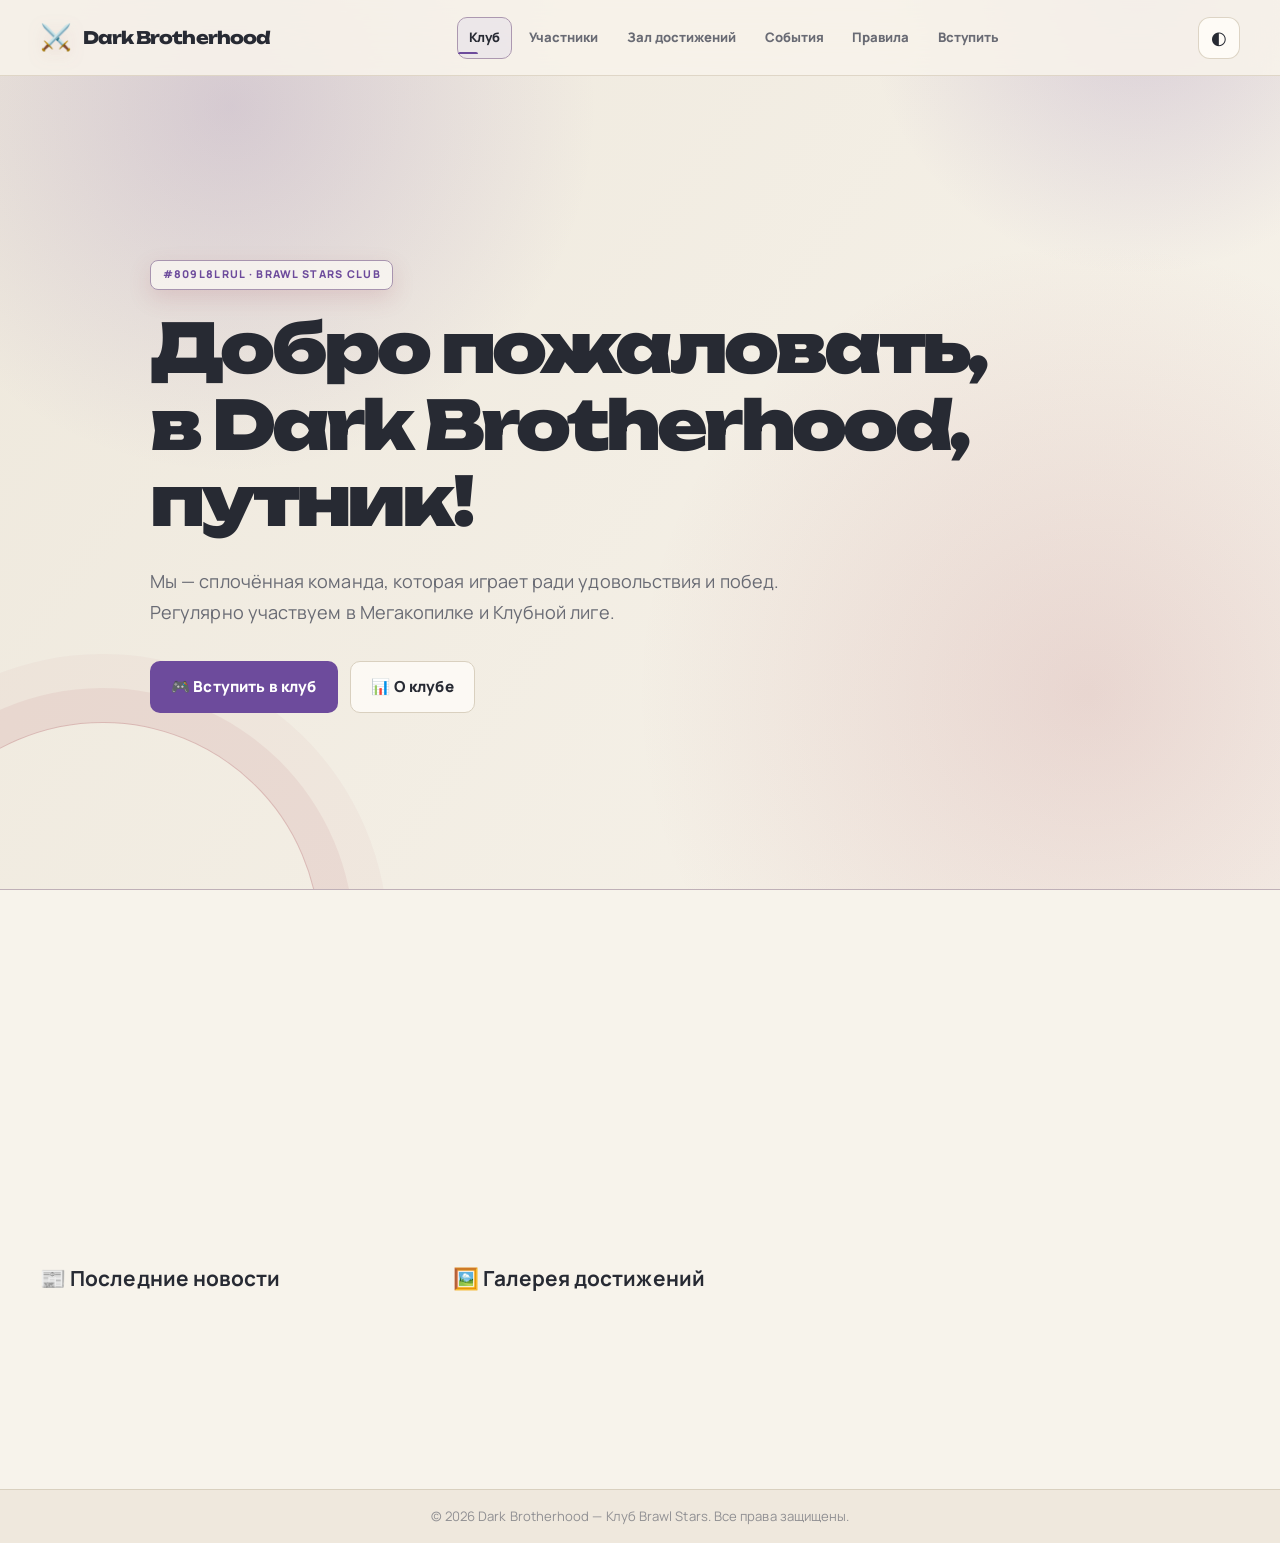
==== index.html @ cbe58e06 "fix: remove button underline artifacts" ====
<!DOCTYPE html>
<html lang="ru">
<head>
    <meta charset="UTF-8">
    <meta name="viewport" content="width=device-width, initial-scale=1.0">
    <meta name="description" content="Dark Brotherhood — официальный сайт клуба Brawl Stars. Информация о клубе, участники, новости, события и многое другое.">
    <meta name="keywords" content="Brawl Stars, клуб, Dark Brotherhood, Brawl Stars клуб, тропы, участники">
    <title>Dark Brotherhood — Brawl Stars Club</title>
    <link rel="preconnect" href="https://fonts.googleapis.com">
    <link rel="preconnect" href="https://fonts.gstatic.com" crossorigin>
    <link href="https://fonts.googleapis.com/css2?family=Manrope:wght@400;500;600;700;800&family=Unbounded:wght@500;600;700;800&display=swap" rel="stylesheet">
    <link rel="stylesheet" href="style.css?v=15">
</head>
<body data-club="dark">

    <!-- ============================================================ -->
    <!-- HEADER -->
    <!-- ============================================================ -->
    <header class="header">
        <div class="header-container">
            <div class="logo-area">
                <span class="logo-icon">⚔️</span>
                <span class="logo-text">Dark Brotherhood</span>
            </div>

            <nav>
                <ul class="nav-menu" id="navMenu">
                    <li><a href="#" class="nav-link active" data-tab="club">Клуб</a></li>
                    <li><a href="#" class="nav-link" data-tab="members">Участники</a></li>
                    <li><a href="#" class="nav-link" data-tab="achievements">Зал достижений</a></li>
                    <li><a href="#" class="nav-link" data-tab="events">События</a></li>
                    <li><a href="#" class="nav-link" data-tab="rules">Правила</a></li>
                    <li><a href="#" class="nav-link" data-tab="join">Вступить</a></li>
                </ul>
            </nav>

            <button class="theme-toggle" id="themeToggle" type="button" aria-label="Переключить на тёмную тему" title="Переключить тему">
                <span aria-hidden="true">◐</span>
            </button>

            <button class="nav-toggle" id="navToggle" aria-label="Меню">
                <span></span>
                <span></span>
                <span></span>
            </button>
        </div>
    </header>

    <!-- ============================================================ -->
    <!-- HERO BANNER -->
    <!-- ============================================================ -->
    <section class="hero-banner">
        <div class="hero-content">
            <h1 class="hero-title">Добро пожаловать,<br>в Dark Brotherhood, путник!</h1>
            <p class="hero-subtitle">Мы — сплочённая команда, которая играет ради удовольствия и побед. Регулярно участвуем в Мегакопилке и Клубной лиге.</p>
            <div class="hero-actions">
                <a href="#" class="btn btn-primary btn-glow" data-tab="join">🎮 Вступить в клуб</a>
                <a href="#" class="btn btn-secondary" data-tab="club">📊 О клубе</a>
            </div>
        </div>
    </section>

    <!-- ============================================================ -->
    <!-- MAIN CONTENT -->
    <!-- ============================================================ -->
    <main class="main-content">

        <!-- ======================== КЛУБ ======================== -->
        <section id="club-section" class="content-section tab-content active">

            <!-- Статистика -->
            <div class="grid-stats" id="clubStats">
                <!-- Рендерится из JS -->
            </div>

            <!-- Описание клуба -->
            <div class="club-info-card card-glow reveal">
                <h2 id="clubNameDisplay">Dark Brotherhood</h2>
                <p id="clubDescDisplay">Загрузка описания...</p>
            </div>

            <!-- Новости + Галерея -->
            <div class="grid-two-cols">
                <!-- Новости -->
                <div class="news-section">
                    <h3>📰 Последние новости</h3>
                    <div class="news-list" id="newsList">
                        <!-- Рендерится из JS -->
                    </div>
                </div>

                <!-- Галерея достижений -->
                <div class="gallery-section">
                    <h3>🖼️ Галерея достижений</h3>
                    <div class="gallery-grid" id="galleryGrid">
                        <!-- Рендерится из JS -->
                    </div>
                </div>
            </div>
        </section>

        <!-- ======================== УЧАСТНИКИ ======================== -->
        <section id="members-section" class="content-section tab-content">
            <div class="section-header-flex">
                <h2>👥 Участники клуба</h2>
                <div class="filter-controls">
                    <input type="text" id="memberSearch" placeholder="🔍 Поиск по нику..." class="filter-input">
                    <select id="roleFilter" class="filter-select">
                        <option value="all">Все роли</option>
                        <option value="Президент">Президент</option>
                        <option value="Вице-президент">Вице-президент</option>
                        <option value="Ветеран">Ветеран</option>
                        <option value="Участник">Участник</option>
                    </select>
                    <select id="sortSelect" class="filter-select">
                        <option value="trophies-desc">🏆 По трофеям ↓</option>
                        <option value="trophies-asc">🏆 По трофеям ↑</option>
                        <option value="name-az">🔤 По имени A-Z</option>
                    </select>
                </div>
            </div>
            <div class="members-grid" id="membersList">
                <!-- Рендерится из JS -->
            </div>
        </section>

        <!-- ======================== СОБЫТИЯ ======================== -->
        <section id="events-section" class="content-section tab-content">
            <h2>📅 Календарь мероприятий</h2>
            <p class="section-description">Следите за расписанием клубных мероприятий и не пропускайте важные события!</p>

            <div class="calendar-card card-glow">
                <div class="timeline" id="eventsTimeline">
                    <!-- Рендерится из JS -->
                </div>
            </div>
        </section>

        <!-- ======================== ПРАВИЛА ======================== -->
        <section id="rules-section" class="content-section tab-content">
            <h2>📜 Правила клуба</h2>
            <p class="section-description">Соблюдение правил — залог комфортной игры для всех участников клуба.</p>

            <div class="rules-card card-glow">
                <h3>🗓️ Правила чата</h3>
                <div class="rules-list">
                    <div class="rule-item">
                        <div class="rule-number">1</div>
                        <div class="rule-content"><strong>Маты:</strong> Маты теперь МОЖНО, но только с эффектом скрытия.</div>
                    </div>
                    <div class="rule-item">
                        <div class="rule-number">2</div>
                        <div class="rule-content"><strong>Порно:</strong> Порно теперь тоже МОЖНО, но так же только под спойлером, а так же нужно предупреждать про него.</div>
                    </div>
                    <div class="rule-item">
                        <div class="rule-number">3</div>
                        <div class="rule-content"><strong>Токсичность:</strong> Оскорбления людей и/или нации, травля и всë подобное ЗАПРЕЩЕНЫ.</div>
                    </div>
                    <div class="rule-item">
                        <div class="rule-number">4</div>
                        <div class="rule-content"><strong>Спам:</strong> Не спамить, это больше 3 стикеров или сообщений не несущих смысл в минуту.</div>
                    </div>
                    <div class="rule-item">
                        <div class="rule-number">5</div>
                        <div class="rule-content"><strong>Демократия:</strong> У нас в клубе демократия, так что кикать/принимать людей просто так не сделав опрос НЕЛЬЗЯ.</div>
                    </div>
                    <div class="rule-item">
                        <div class="rule-number">6</div>
                        <div class="rule-content"><strong>Конфиденциальность:</strong> Нельзя сливать личную информацию участников клуба без их согласия.</div>
                    </div>
                    <div class="rule-item">
                        <div class="rule-number">7</div>
                        <div class="rule-content"><strong>Блат:</strong> Нельзя злоупотреблять и пользоваться возможностями в свою выгоду или помогать ими кому-то.</div>
                    </div>
                </div>

                <h3 style="margin-top: 1.5rem; margin-bottom: 0.5rem;">⭐️ СИСТЕМА БАЛЛОВ</h3>
                <div style="background: rgba(255, 255, 255, 0.05); padding: 1rem; border-radius: 8px; margin-bottom: 1rem;">
                    <p>У участников — <strong>10 баллов</strong><br>
                    У ветеранов — <strong>7 баллов</strong><br>
                    У вице-президентов — <strong>5 баллов</strong><br>
                    У президента — <strong>5 баллов</strong></p>
                </div>

                <p class="rules-warning">⚠️ За нарушение правил баллы уменьшаются. За нарушение любого из правил можно отлететь в Мут, ясно? Правила могут изменяться ‼️‼️</p>
            </div>

            <h3 class="roles-title">⚔️ Роли в клубе</h3>
            <div class="roles-features-grid">
                <div class="role-feature-card">
                    <div class="role-icon">👑</div>
                    <h3>Президент</h3>
                    <p>Основатель и глава клуба. Имеет полные права: управление участниками, настройки, роли.</p>
                </div>
                <div class="role-feature-card">
                    <div class="role-icon">🛡️</div>
                    <h3>Вице-президент</h3>
                    <p>Помощник президента. Может приглашать, кикать участников и управлять клубными событиями.</p>
                </div>
                <div class="role-feature-card">
                    <div class="role-icon">⭐</div>
                    <h3>Ветеран</h3>
                    <p>Опытный и проверенный участник. Может приглашать новых бойцов.</p>
                </div>
                <div class="role-feature-card">
                    <div class="role-icon">🎮</div>
                    <h3>Участник</h3>
                    <p>Начальная роль. Играйте активно, помогайте клубу и растите до ветерана!</p>
                </div>
            </div>
        </section>

        <!-- ======================== ЗАЛ ДОСТИЖЕНИЙ ======================== -->
        <section id="achievements-section" class="content-section tab-content">
            <div class="section-header-flex" style="flex-direction: column; align-items: flex-start; gap: 1rem;">
                <div style="display: flex; justify-content: space-between; width: 100%; align-items: center; flex-wrap: wrap; gap: 1rem;">
                    <h2>🏆 Зал достижений</h2>
                    <div class="filter-controls ach-main-tabs">
                        <button class="btn btn-secondary ach-main-tab active" data-main-tab="hall-of-fame">⭐ Зал славы</button>
                        <button class="btn btn-secondary ach-main-tab" data-main-tab="players">🏅 Достижения игроков</button>
                    </div>
                </div>
                
                <div class="filter-controls ach-period-tabs" id="achPeriodTabs" style="display: none; width: 100%; padding-bottom: 0.5rem; overflow-x: auto;">
                    <button class="btn btn-sm btn-secondary ach-period-tab active" data-period="week">📅 За неделю</button>
                    <button class="btn btn-sm btn-secondary ach-period-tab" data-period="month">🗓️ За месяц</button>
                    <button class="btn btn-sm btn-secondary ach-period-tab" data-period="year">⏳ За год</button>
                    <button class="btn btn-sm btn-secondary ach-period-tab" data-period="alltime">♾️ За все время</button>
                </div>
            </div>

            <!-- Контейнер для достижений -->
            <div class="achievements-container" id="achievementsList">
                <!-- Рендерится из JS -->
            </div>
        </section>

        <!-- ======================== ВСТУПИТЬ ======================== -->
        <section id="join-section" class="content-section tab-content">
            <div class="join-container">
                <div class="join-card">
                    <div class="brawl-badge">⚔️</div>
                    <h2>Вступить в Клуб</h2>

                    <div class="join-info-grid">
                        <div class="join-info-box">
                            <span class="info-box-label">Тег клуба</span>
                            <div class="tag-copy-wrapper">
                                <span class="club-tag-val" id="joinClubTag">#2GLJURYPV</span>
                                <button class="btn btn-sm btn-primary" id="copyTagBtn">📋 Копировать</button>
                            </div>
                        </div>
                        <div class="join-info-box">
                            <span class="info-box-label">Владелец</span>
                            <a href="https://t.me/yarik_owner" target="_blank" class="tg-link" id="ownerTgLink">@yarik_owner</a>
                        </div>
                        <div class="join-info-box">
                            <span class="info-box-label">Требуемые трофеи</span>
                            <span id="joinRequiredTrophies">25 000</span>
                        </div>
                    </div>

                    <div class="join-notice">
                        <p class="join-notice-text">⚠️ Перед вступлением убедитесь, что у вас достаточно трофеев. Найдите наш клуб в игре по тегу или напишите владельцу в Telegram.</p>
                    </div>

                    <a href="#" class="btn btn-primary btn-full btn-glow" data-tab="club">🔥 Узнать больше о клубе</a>
                </div>
            </div>
        </section>

        <!-- ======================== АДМИН ======================== -->
        <section id="admin-section" class="content-section tab-content">

            <!-- Страница до авторизации -->
            <div id="adminLoginSection" class="admin-login-screen">
                <div class="admin-info-container card card-glow" style="max-width: 480px; width: 100%; text-align: center; margin: 0 auto; padding: var(--space-xl);">
                    <div style="font-size: 3rem; margin-bottom: var(--space-md);">🛡️</div>
                    <h2 style="margin-bottom: var(--space-sm);">Административная панель</h2>
                    <p class="section-description" style="margin-bottom: var(--space-lg);">Панель управления клубом. Вход только для авторизованных администраторов.</p>
                    <button class="btn btn-primary btn-glow btn-full" id="adminLoginBtn">🔐 Войти в панель</button>
                </div>
            </div>

            <!-- Панель после авторизации -->
            <div id="adminDashboard" style="display: none;">
                <div class="admin-dashboard-card">
                    <div class="admin-dash-header">
                        <h2>🎛️ Панель управления</h2>
                        <button class="btn btn-danger btn-sm" id="adminLogoutBtn">🚪 Выйти</button>
                    </div>

                    <!-- Статистика -->
                    <div class="admin-stats-row" id="adminStatsRow">
                        <!-- Рендерится из JS -->
                    </div>

                    <!-- Вкладки управления -->
                    <div class="filter-controls admin-tab-controls">
                        <button class="btn btn-sm btn-secondary admin-tab-btn active" data-admin-tab="settings">⚙️ Настройки</button>
                        <button class="btn btn-sm btn-secondary admin-tab-btn" data-admin-tab="news">📰 Новости</button>
                        <button class="btn btn-sm btn-secondary admin-tab-btn" data-admin-tab="members">👥 Участники</button>
                        <button class="btn btn-sm btn-secondary admin-tab-btn" data-admin-tab="events">📅 События</button>
                        <button class="btn btn-sm btn-secondary admin-tab-btn" data-admin-tab="gallery">🖼️ Галерея</button>
                        <button class="btn btn-sm btn-secondary admin-tab-btn" data-admin-tab="achievements">🏆 Достижения</button>
                    </div>

                    <div class="admin-content-layout">

                        <!-- Настройки клуба -->
                        <div class="admin-subcard admin-sub-section active" id="admin-settings-section">
                            <h3>⚙️ Настройки клуба</h3>
                            <form id="clubSettingsForm">
                                <div class="form-row">
                                    <div class="form-group">
                                        <label for="settingName">Название клуба</label>
                                        <input type="text" id="settingName" required>
                                    </div>
                                    <div class="form-group">
                                        <label for="settingTag">Тег клуба</label>
                                        <input type="text" id="settingTag" required>
                                    </div>
                                </div>
                                <div class="form-row">
                                    <div class="form-group">
                                        <label for="settingTrophies">Требуемые трофеи</label>
                                        <input type="number" id="settingTrophies" required>
                                    </div>
                                    <div class="form-group">
                                        <label for="settingTelegram">Telegram владельца</label>
                                        <input type="text" id="settingTelegram">
                                    </div>
                                </div>
                                <div class="form-group">
                                    <label for="settingDescription">Описание клуба</label>
                                    <textarea id="settingDescription" rows="3"></textarea>
                                </div>
                                <button type="submit" class="btn btn-primary">💾 Сохранить настройки</button>
                            </form>
                        </div>

                        <!-- Управление новостями -->
                        <div class="admin-subcard admin-sub-section" id="admin-news-section" style="display: none;">
                            <div class="subcard-header-flex">
                                <h3>📰 Новости</h3>
                                <button class="btn btn-sm btn-primary" id="addNewsBtn">+ Добавить</button>
                            </div>
                            <div class="admin-table-wrapper">
                                <table class="admin-table">
                                    <thead>
                                        <tr>
                                            <th>Заголовок</th>
                                            <th>Дата</th>
                                            <th>Действия</th>
                                        </tr>
                                    </thead>
                                    <tbody id="adminNewsBody">
                                        <!-- Рендерится из JS -->
                                    </tbody>
                                </table>
                            </div>
                        </div>

                        <!-- Управление участниками -->
                        <div class="admin-subcard admin-sub-section" id="admin-members-section" style="display: none;">
                            <div class="subcard-header-flex">
                                <h3>👥 Участники</h3>
                                <button class="btn btn-sm btn-primary" id="addMemberBtn">+ Добавить</button>
                            </div>
                            <div class="admin-table-wrapper">
                                <table class="admin-table">
                                    <thead>
                                        <tr>
                                            <th>🎭</th>
                                            <th>Ник</th>
                                            <th>Роль</th>
                                            <th>🏆</th>
                                            <th>Действия</th>
                                        </tr>
                                    </thead>
                                    <tbody id="adminMembersBody">
                                        <!-- Рендерится из JS -->
                                    </tbody>
                                </table>
                            </div>
                        </div>

                        <!-- Управление событиями -->
                        <div class="admin-subcard admin-sub-section" id="admin-events-section" style="display: none;">
                            <div class="subcard-header-flex">
                                <h3>📅 События</h3>
                                <button class="btn btn-sm btn-primary" id="addEventBtn">+ Добавить</button>
                            </div>
                            <div class="admin-table-wrapper">
                                <table class="admin-table">
                                    <thead>
                                        <tr>
                                            <th>Дата</th>
                                            <th>Название</th>
                                            <th>Тип</th>
                                            <th>Действия</th>
                                        </tr>
                                    </thead>
                                    <tbody id="adminEventsBody">
                                        <!-- Рендерится из JS -->
                                    </tbody>
                                </table>
                            </div>
                        </div>

                        <!-- Управление галереей -->
                        <div class="admin-subcard admin-sub-section" id="admin-gallery-section" style="display: none;">
                            <div class="subcard-header-flex">
                                <h3>🖼️ Галерея</h3>
                                <button class="btn btn-sm btn-primary" id="addGalleryBtn">+ Добавить фото</button>
                            </div>
                            <div class="admin-table-wrapper">
                                <table class="admin-table">
                                    <thead>
                                        <tr>
                                            <th>Превью</th>
                                            <th>Описание</th>
                                            <th>Действия</th>
                                        </tr>
                                    </thead>
                                    <tbody id="adminGalleryBody">
                                        <!-- Рендерится из JS -->
                                    </tbody>
                                </table>
                            </div>
                        </div>

                        <!-- Управление залом достижений -->
                        <div class="admin-subcard admin-sub-section" id="admin-achievements-section" style="display: none;">
                            <div class="subcard-header-flex">
                                <h3>🏆 Достижения клуба</h3>
                                <button class="btn btn-sm btn-primary" id="addAchievementBtn">+ Добавить</button>
                            </div>
                            <div class="admin-table-wrapper">
                                <table class="admin-table">
                                    <thead>
                                        <tr>
                                            <th>Тип</th>
                                            <th>Период</th>
                                            <th>Игрок(и)</th>
                                            <th>Значение</th>
                                            <th>Действия</th>
                                        </tr>
                                    </thead>
                                    <tbody id="adminAchievementsBody">
                                        <!-- Рендерится из JS -->
                                    </tbody>
                                </table>
                            </div>
                        </div>

                    </div>
                </div>
            </div>
        </section>

    </main>

    <!-- ============================================================ -->
    <!-- FOOTER -->
    <!-- ============================================================ -->
    <footer class="footer">
        <div class="container">
            <p>© 2026 Dark Brotherhood — Клуб Brawl Stars. Все права защищены.</p>
        </div>
    </footer>

    <!-- ============================================================ -->
    <!-- МОДАЛКИ -->
    <!-- ============================================================ -->

    <div class="modal" id="adminLoginModal">
        <div class="modal-content">
            <button class="modal-close" id="adminLoginClose">✕</button>
            <h3 class="modal-header">🔐 Вход в панель управления</h3>
            <div class="form-group">
                <label for="adminEmailInput">Логин</label>
                <input type="text" id="adminEmailInput" placeholder="Введите логин...">
            </div>
            <div class="form-group">
                <label for="adminPasswordInput">Пароль</label>
                <div style="position: relative;">
                    <input type="password" id="adminPasswordInput" placeholder="Введите пароль..." style="padding-right: 70px;">
                    <button type="button" id="togglePasswordBtn" class="toggle-password-btn" title="Показать/Скрыть пароль">Показать</button>
                </div>
            </div>
            <button class="btn btn-primary btn-full" id="adminLoginSubmit">Войти</button>
        </div>
    </div>

    <!-- Модалка Подтверждения (Удаления) -->
    <div class="modal" id="confirmModal">
        <div class="modal-content" style="max-width: 400px; text-align: center;">
            <h3 class="modal-header">Подтверждение</h3>
            <p id="confirmMessage" style="margin-bottom: var(--space-lg); color: var(--text-main);"></p>
            <div style="display: flex; gap: var(--space-md); justify-content: center;">
                <button class="btn btn-secondary" id="confirmNo" style="flex: 1;">Отмена</button>
                <button class="btn btn-danger" id="confirmYes" style="flex: 1;">Удалить</button>
            </div>
        </div>
    </div>

    <!-- Модалка новости -->
    <div class="modal" id="newsModal">
        <div class="modal-content">
            <button class="modal-close">✕</button>
            <h3 class="modal-header" id="newsModalTitle">Добавить новость</h3>
            <input type="hidden" id="newsEditId">
            <div class="form-group">
                <label for="newsTitle">Заголовок</label>
                <input type="text" id="newsTitle" placeholder="Введите заголовок новости...">
            </div>
            <div class="form-group">
                <label for="newsContent">Содержание</label>
                <textarea id="newsContent" rows="4" placeholder="Текст новости..."></textarea>
            </div>
            <button class="btn btn-primary btn-full" id="saveNewsBtn">💾 Сохранить</button>
        </div>
    </div>

    <!-- Модалка участника -->
    <div class="modal" id="memberModal">
        <div class="modal-content">
            <button class="modal-close">✕</button>
            <h3 class="modal-header" id="memberModalTitle">Добавить участника</h3>
            <input type="hidden" id="memberEditId">
            <div class="form-row">
                <div class="form-group">
                    <label for="memberName">Ник</label>
                    <input type="text" id="memberName" placeholder="Игровой ник...">
                </div>
                <div class="form-group">
                    <label for="memberAvatar">Эмодзи-аватар</label>
                    <input type="text" id="memberAvatar" placeholder="👤" maxlength="4">
                </div>
            </div>
            <div class="form-row">
                <div class="form-group">
                    <label for="memberRole">Роль</label>
                    <select id="memberRole">
                        <option value="Участник">Участник</option>
                        <option value="Ветеран">Ветеран</option>
                        <option value="Вице-президент">Вице-президент</option>
                        <option value="Президент">Президент</option>
                    </select>
                </div>
                <div class="form-group">
                    <label for="memberTrophies">Трофеи</label>
                    <input type="number" id="memberTrophies" placeholder="0">
                </div>
            </div>
            <button class="btn btn-primary btn-full" id="saveMemberBtn">💾 Сохранить</button>
        </div>
    </div>

    <!-- Модалка события -->
    <div class="modal" id="eventModal">
        <div class="modal-content">
            <button class="modal-close">✕</button>
            <h3 class="modal-header" id="eventModalTitle">Добавить событие</h3>
            <input type="hidden" id="eventEditId">
            <div class="form-row">
                <div class="form-group">
                    <label for="eventDate">Дата</label>
                    <input type="text" id="eventDate" placeholder="Напр.: 24 Июля 2026">
                </div>
                <div class="form-group">
                    <label for="eventType">Тип</label>
                    <select id="eventType">
                        <option value="megapig">🐷 Мегакопилка</option>
                        <option value="tournament">⚔️ Турнир</option>
                        <option value="cleanup">🧹 Очистка</option>
                        <option value="friendly">🤝 Дружеский матч</option>
                    </select>
                </div>
            </div>
            <div class="form-group">
                <label for="eventTitle">Название</label>
                <input type="text" id="eventTitle" placeholder="Название события...">
            </div>
            <div class="form-group">
                <label for="eventDesc">Описание</label>
                <textarea id="eventDesc" rows="3" placeholder="Описание события..."></textarea>
            </div>
            <button class="btn btn-primary btn-full" id="saveEventBtn">💾 Сохранить</button>
        </div>
    </div>

    <!-- Модалка галереи -->
    <div class="modal" id="galleryModal">
        <div class="modal-content">
            <button class="modal-close">✕</button>
            <h3 class="modal-header" id="galleryModalTitle">Добавить фото</h3>
            <input type="hidden" id="galleryEditId">
            <input type="hidden" id="galleryUrl">

            <!-- Зона загрузки фото -->
            <div class="upload-zone" id="galleryUploadZone">
                <input type="file" id="galleryFileInput" accept="image/*" style="display:none">
                <div class="upload-zone-inner" id="galleryUploadInner">
                    <div class="upload-icon">🖼️</div>
                    <p class="upload-label">Нажми или перетащи фото сюда</p>
                    <p class="upload-hint">JPG, PNG, WEBP — до 10 МБ</p>
                </div>
            </div>

            <div class="gallery-preview-container" id="galleryPreviewContainer" style="display: none;">
                <img id="galleryPreviewImg" src="" alt="Превью">
                <button class="btn btn-sm btn-secondary" id="galleryChangePhotoBtn" style="margin-top:0.5rem;width:100%">📁 Выбрать другое фото</button>
            </div>

            <div class="form-group" style="margin-top:1rem">
                <label for="galleryCaption">Подпись (описание)</label>
                <input type="text" id="galleryCaption" placeholder="Напр.: Победа в Клубной Лиге">
            </div>
            <button class="btn btn-primary btn-full" id="saveGalleryBtn">💾 Сохранить</button>
        </div>
    </div>

    <!-- Модалка достижений -->
    <div class="modal" id="achievementModal">
        <div class="modal-content">
            <button class="modal-close">✕</button>
            <h3 class="modal-header" id="achievementModalTitle">Добавить достижение</h3>
            <input type="hidden" id="achievementEditId">
            <div class="form-row">
                <div class="form-group">
                    <label for="achType">Тип достижения</label>
                    <select id="achType">
                        <option value="wins3v3">⚔️ Победы 3 на 3</option>
                        <option value="winsSd">☠️ Победы в ШД (Соло/Дуо)</option>
                        <option value="ranked">🏆 Ранкед рекорд (Мастер/Легенда)</option>
                        <option value="fame">🌟 Зал славы (Прайм, про-ранг и др.)</option>
                    </select>
                </div>
                <div class="form-group">
                    <label for="achPeriod">Период</label>
                    <select id="achPeriod">
                        <option value="week">📅 Неделя</option>
                        <option value="month">🗓️ Месяц</option>
                        <option value="year">⏳ Год</option>
                        <option value="alltime">♾️ Все время</option>
                        <option value="hall-of-fame">⭐ Зал славы (всегда)</option>
                    </select>
                </div>
            </div>
            <div class="form-group">
                <label for="achPlayers">Ник(и) игрока(ов)</label>
                <input type="text" id="achPlayers" placeholder="Напр.: ✨Cesuis✨, Zharik🔥">
            </div>
            <div class="form-group">
                <label for="achValue">Значение / Рекорд / Ранг</label>
                <input type="text" id="achValue" placeholder="Напр.: 15,200 побед или Мастер 3 Прайм">
            </div>
            <button class="btn btn-primary btn-full" id="saveAchievementBtn">💾 Сохранить</button>
        </div>
    </div>

    <!-- Модалка просмотра фото (lightbox) -->
    <div class="modal lightbox-modal" id="lightboxModal">
        <div class="lightbox-content">
            <button class="modal-close lightbox-close">✕</button>
            <img id="lightboxImg" src="" alt="Просмотр">
            <p class="lightbox-caption" id="lightboxCaption"></p>
        </div>
    </div>

    <!-- Firebase SDK (v10 compat) -->
    <script src="https://www.gstatic.com/firebasejs/10.12.2/firebase-app-compat.js"></script>
    <script src="https://www.gstatic.com/firebasejs/10.12.2/firebase-auth-compat.js"></script>
    <script src="https://www.gstatic.com/firebasejs/10.12.2/firebase-database-compat.js"></script>
    
    <script src="./config.js" onerror="console.warn('config.js dynamic load skipped (will use default or environment provided secrets).')"></script>
    <script src="script.js?v=12"></script>
</body>
</html>
---- style.css ----
/* ============================================================
   BRAWL STARS CLUB — PREMIUM CYBERPUNK THEME
   A dark, neon-infused gaming UI with glassmorphism,
   animated gradients, glow effects, and micro-interactions.
   ============================================================ */

/* ==========================================================
   0. GOOGLE FONTS IMPORT
   ========================================================== */
@import url('https://fonts.googleapis.com/css2?family=Montserrat:wght@400;500;600;700;800;900&display=swap');

/* ==========================================================
   1. CSS CUSTOM PROPERTIES (DESIGN TOKENS)
   ========================================================== */
:root {
  /* ---- Colour Palette ---- */
  --bg-primary:       #080a12;
  --bg-secondary:     #0f1222;
  --bg-tertiary:      #161a2e;
  --bg-card:          #1a1f35;
  --bg-card-glass:    rgba(26, 31, 53, 0.65);

  --accent-gold:      #ffd000;
  --accent-cyan:      #00e5ff;
  --accent-purple:    #b44aff;
  --accent-red:       #ff4757;
  --accent-green:     #2ed573;

  --text-main:        #e8eaf6;
  --text-muted:       #7f8ab5;
  --border-color:     #252a45;

  /* ---- Gradients ---- */
  --gradient-gold:    linear-gradient(135deg, #ffd000, #ff9500);
  --gradient-cyan:    linear-gradient(135deg, #00e5ff, #0070ff);
  --gradient-purple:  linear-gradient(135deg, #b44aff, #6c2fff);
  --gradient-hero:    linear-gradient(135deg, #0a0e1a 0%, #111640 40%, #1a0f30 70%, #080a12 100%);
  --gradient-text:    linear-gradient(90deg, #ffd000, #ff9500, #ffd000);

  /* ---- Shadows & Glows ---- */
  --glow-gold:        0 0 20px rgba(255, 208, 0, 0.35);
  --glow-cyan:        0 0 20px rgba(0, 229, 255, 0.35);
  --glow-purple:      0 0 20px rgba(180, 74, 255, 0.35);
  --glow-red:         0 0 20px rgba(255, 71, 87, 0.35);
  --glow-green:       0 0 20px rgba(46, 213, 115, 0.35);

  --shadow-card:      0 8px 32px rgba(0, 0, 0, 0.45);
  --shadow-lift:      0 16px 48px rgba(0, 0, 0, 0.55);

  /* ---- Typography — FLUID ---- */
  --font-family:      'Montserrat', sans-serif;
  --fs-hero:          clamp(1.6rem, 6vw, 3.5rem);
  --fs-section:       clamp(1.2rem, 3.5vw, 1.8rem);
  --fs-card-title:    clamp(0.95rem, 2vw, 1.15rem);
  --fs-body:          clamp(0.85rem, 1.5vw, 0.95rem);
  --fs-small:         clamp(0.72rem, 1.2vw, 0.82rem);

  /* ---- Spacing — FLUID ---- */
  --space-xs:         0.35rem;
  --space-sm:         0.65rem;
  --space-md:         clamp(0.75rem, 2vw, 1rem);
  --space-lg:         clamp(1rem, 3vw, 1.5rem);
  --space-xl:         clamp(1.5rem, 5vw, 2.5rem);
  --space-xxl:        clamp(2rem, 7vw, 4rem);

  /* ---- Borders ---- */
  --radius-sm:        6px;
  --radius-md:        12px;
  --radius-lg:        18px;
  --radius-pill:      999px;

  /* ---- Transitions ---- */
  --transition-fast:  0.2s ease;
  --transition-base:  0.35s cubic-bezier(0.4, 0, 0.2, 1);
  --transition-slow:  0.6s cubic-bezier(0.4, 0, 0.2, 1);

  /* ---- Layout ---- */
  --max-width:        1280px;
  --header-height:    60px;

  /* ---- Fluid horizontal padding ---- */
  --px: clamp(0.75rem, 4vw, 2.5rem);
}

/* ==========================================================
   2. GLOBAL RESET & BASE STYLES
   ========================================================== */
*,
*::before,
*::after {
  margin: 0;
  padding: 0;
  box-sizing: border-box;
}

html {
  scroll-behavior: smooth;
  scroll-padding-top: calc(var(--header-height) + 1rem);
  background: var(--bg-primary); /* Убираем белый цвет по краям */
  height: 100%;
}

body {
  font-family: var(--font-family);
  font-size: var(--fs-body);
  color: var(--text-main);
  background: var(--bg-primary);
  line-height: 1.65;
  min-height: 100%;
  display: flex;
  flex-direction: column;
  overflow-x: hidden;
  -webkit-font-smoothing: antialiased;
  -moz-osx-font-smoothing: grayscale;
}

a {
  color: var(--accent-cyan);
  text-decoration: none;
  transition: color var(--transition-fast);
}
a:hover { color: var(--accent-gold); }

img {
  max-width: 100%;
  display: block;
}

ul, ol { list-style: none; }

::selection {
  background: var(--accent-gold);
  color: var(--bg-primary);
}

/* ==========================================================
   3. CUSTOM SCROLLBAR
   ========================================================== */
::-webkit-scrollbar {
  width: 8px;
  height: 8px;
}
::-webkit-scrollbar-track {
  background: var(--bg-primary);
}
::-webkit-scrollbar-thumb {
  background: var(--accent-cyan);
  border-radius: var(--radius-pill);
  border: 2px solid var(--bg-primary);
}
::-webkit-scrollbar-thumb:hover {
  background: var(--accent-gold);
}

/* Firefox */
* {
  scrollbar-width: thin;
  scrollbar-color: var(--accent-cyan) var(--bg-primary);
}

/* ==========================================================
   4. UTILITY / HELPER CLASSES
   ========================================================== */
.hidden { display: none !important; }

.container {
  width: 100%;
  max-width: var(--max-width);
  margin: 0 auto;
  padding: 0 var(--space-lg);
}

/* ==========================================================
   5. HEADER & NAVIGATION
   ========================================================== */
.header {
  position: fixed;
  top: 0;
  left: 0;
  width: 100%;
  height: var(--header-height);
  z-index: 1000;
  background: rgba(8, 10, 18, 0.82);
  backdrop-filter: blur(18px);
  -webkit-backdrop-filter: blur(18px);
  border-bottom: 1px solid var(--border-color);
  transition: background var(--transition-base);
}

.header-container {
  max-width: var(--max-width);
  margin: 0 auto;
  padding: 0 var(--px);
  height: 100%;
  display: flex;
  align-items: center;
  justify-content: space-between;
  gap: var(--space-md);
}

/* ---- Logo ---- */
.logo-area {
  display: flex;
  align-items: center;
  gap: var(--space-sm);
  cursor: pointer;
  user-select: none;
}

.logo-icon {
  font-size: 1.6rem;
  filter: drop-shadow(0 0 6px var(--accent-gold));
}

.logo-text {
  font-weight: 800;
  font-size: clamp(0.8rem, 2.5vw, 1.15rem);
  text-transform: uppercase;
  letter-spacing: clamp(0.5px, 0.3vw, 1.5px);
  background: var(--gradient-text);
  background-size: 200% auto;
  -webkit-background-clip: text;
  -webkit-text-fill-color: transparent;
  background-clip: text;
  animation: shimmerText 3s linear infinite;
  white-space: nowrap;
}

@keyframes shimmerText {
  to { background-position: 200% center; }
}

/* ---- Nav Menu ---- */
.nav-menu {
  display: flex;
  gap: var(--space-xs);
  height: 100%;
  align-items: center;
}

.nav-link {
  position: relative;
  display: flex;
  align-items: center;
  height: var(--header-height); /* Ссылка растягивается на всю высоту хедера */
  padding: 0 var(--space-md);
  font-weight: 600;
  font-size: var(--fs-small);
  color: var(--text-muted);
  text-transform: uppercase;
  letter-spacing: 0.8px;
  cursor: pointer;
  transition: color var(--transition-fast);
}

.nav-link::after {
  content: '';
  position: absolute;
  bottom: 0; /* Ложится ровно на нижнюю границу хедера */
  left: 0;
  width: 100%;
  height: 3px;
  background: var(--gradient-gold);
  border-radius: var(--radius-pill) var(--radius-pill) 0 0;
  transform: scaleX(0);
  transform-origin: center;
  transition: transform 0.3s cubic-bezier(0.4, 0, 0.2, 1);
}

.nav-link:hover {
  color: var(--text-main);
}

.nav-link:hover::after,
.nav-link.active::after {
  transform: scaleX(1);
}

.nav-link.active {
  color: var(--accent-gold);
}

/* ---- Hamburger Toggle (Mobile) ---- */
.nav-toggle {
  display: none;
  flex-direction: column;
  justify-content: center;
  gap: 5px;
  width: 30px;
  height: 30px;
  cursor: pointer;
  background: none;
  border: none;
  padding: 0;
  z-index: 1001;
}

.nav-toggle span {
  display: block;
  width: 100%;
  height: 2.5px;
  background: var(--text-main);
  border-radius: 4px;
  transition: transform var(--transition-base), opacity var(--transition-fast);
  transform-origin: center;
}

/* Transforms to X when active */
.nav-toggle.active span:nth-child(1) {
  transform: translateY(7.5px) rotate(45deg);
}
.nav-toggle.active span:nth-child(2) {
  opacity: 0;
  transform: scaleX(0);
}
.nav-toggle.active span:nth-child(3) {
  transform: translateY(-7.5px) rotate(-45deg);
}

/* ---- Mobile Nav Overlay ---- */
.mobile-nav-overlay {
  position: fixed;
  inset: 0;
  background: rgba(8, 10, 18, 0.6);
  backdrop-filter: blur(4px);
  -webkit-backdrop-filter: blur(4px);
  z-index: 998;
  opacity: 0;
  visibility: hidden;
  transition: opacity var(--transition-base), visibility var(--transition-base);
  pointer-events: none;
}

.mobile-nav-overlay.active {
  opacity: 1;
  visibility: visible;
  pointer-events: auto;
}

/* ==========================================================
   6. HERO BANNER
   ========================================================== */
.hero-banner {
  position: relative;
  min-height: clamp(60vh, 100svh, 100vh);
  display: flex;
  align-items: center;
  justify-content: center;
  background: var(--gradient-hero);
  overflow: hidden;
  padding: calc(var(--header-height) + clamp(1rem, 4vw, 3rem)) var(--px) clamp(2rem, 6vw, 4rem);
}

/* ---- Radial Glow Behind Content ---- */
.hero-glow {
  position: absolute;
  top: 30%;
  left: 50%;
  width: 800px;
  height: 800px;
  transform: translate(-50%, -50%);
  background: radial-gradient(circle, rgba(0, 229, 255, 0.08) 0%, rgba(180, 74, 255, 0.05) 40%, transparent 70%);
  pointer-events: none;
  animation: glowPulse 6s ease-in-out infinite alternate;
}

@keyframes glowPulse {
  0%   { opacity: 0.6; transform: translate(-50%, -50%) scale(1); }
  100% { opacity: 1;   transform: translate(-50%, -50%) scale(1.15); }
}

/* ---- Floating Particles (CSS-Only) ---- */
.hero-particles {
  position: absolute;
  inset: 0;
  overflow: hidden;
  pointer-events: none;
}

.particle {
  position: absolute;
  width: 4px;
  height: 4px;
  border-radius: 50%;
  background: var(--accent-cyan);
  opacity: 0;
  animation: particleFloat 12s ease-in-out infinite;
}

.particle:nth-child(1)  { left: 10%; top: 80%; animation-delay: 0s;   background: var(--accent-cyan);   }
.particle:nth-child(2)  { left: 25%; top: 90%; animation-delay: 1.5s; background: var(--accent-gold);   width: 3px; height: 3px; }
.particle:nth-child(3)  { left: 40%; top: 85%; animation-delay: 3s;   background: var(--accent-purple); }
.particle:nth-child(4)  { left: 55%; top: 95%; animation-delay: 4.5s; background: var(--accent-cyan);   width: 5px; height: 5px; }
.particle:nth-child(5)  { left: 70%; top: 88%; animation-delay: 6s;   background: var(--accent-gold);   }
.particle:nth-child(6)  { left: 85%; top: 82%; animation-delay: 7.5s; background: var(--accent-purple); width: 3px; height: 3px; }
.particle:nth-child(7)  { left: 15%; top: 92%; animation-delay: 2s;   background: var(--accent-gold);   width: 5px; height: 5px; }
.particle:nth-child(8)  { left: 60%; top: 78%; animation-delay: 5s;   background: var(--accent-cyan);   }
.particle:nth-child(9)  { left: 90%; top: 90%; animation-delay: 8s;   background: var(--accent-purple); width: 4px; height: 4px; }
.particle:nth-child(10) { left: 35%; top: 75%; animation-delay: 9.5s; background: var(--accent-gold);   width: 3px; height: 3px; }

@keyframes particleFloat {
  0%   { transform: translateY(0) scale(1);   opacity: 0; }
  10%  { opacity: 0.8; }
  50%  { transform: translateY(-45vh) scale(0.6); opacity: 0.4; }
  100% { transform: translateY(-90vh) scale(0.2); opacity: 0; }
}

/* ---- Hero Content ---- */
.hero-content {
  position: relative;
  z-index: 2;
  text-align: center;
  max-width: min(700px, 100%);
  padding: 0 var(--space-sm);
  animation: fadeInUp 1s var(--transition-base) both;
}

.hero-badge {
  display: inline-block;
  padding: var(--space-xs) var(--space-md);
  font-size: var(--fs-small);
  font-weight: 700;
  letter-spacing: 2px;
  text-transform: uppercase;
  color: var(--accent-gold);
  border: 1px solid rgba(255, 208, 0, 0.3);
  border-radius: var(--radius-pill);
  background: rgba(255, 208, 0, 0.08);
  margin-bottom: var(--space-lg);
}

.hero-title {
  font-size: var(--fs-hero);
  font-weight: 900;
  text-transform: uppercase;
  line-height: 1.15;
  margin-bottom: var(--space-md);
  background: var(--gradient-text);
  background-size: 200% auto;
  -webkit-background-clip: text;
  -webkit-text-fill-color: transparent;
  background-clip: text;
  animation: shimmerText 3s linear infinite;
  /* Glowing text shadow (visible behind clip) */
  filter: drop-shadow(0 0 24px rgba(255, 208, 0, 0.25));
}

.hero-subtitle {
  font-size: clamp(0.85rem, 2vw, 1.1rem);
  color: var(--text-muted);
  margin-bottom: var(--space-xl);
  line-height: 1.7;
}

.hero-actions {
  display: flex;
  gap: var(--space-md);
  justify-content: center;
  flex-wrap: wrap;
}

@media (max-width: 480px) {
  .hero-actions {
    flex-direction: column;
    align-items: stretch;
  }
  .hero-actions .btn {
    width: 100%;
  }
}

/* ==========================================================
   7. BUTTONS
   ========================================================== */
.btn {
  display: inline-flex;
  align-items: center;
  justify-content: center;
  gap: var(--space-sm);
  padding: 0.75rem 1.8rem;
  font-family: var(--font-family);
  font-weight: 700;
  font-size: var(--fs-body);
  border: none;
  border-radius: var(--radius-sm);
  cursor: pointer;
  text-transform: uppercase;
  letter-spacing: 1px;
  transition: transform var(--transition-fast),
              box-shadow var(--transition-base),
              background var(--transition-fast);
  position: relative;
  overflow: hidden;
}

.btn:active { transform: scale(0.97); }

/* Primary (Gold) */
.btn-primary {
  background: var(--gradient-gold);
  color: var(--bg-primary);
}
.btn-primary:hover {
  box-shadow: var(--glow-gold);
  transform: translateY(-2px);
}

/* Secondary (Outlined Cyan) */
.btn-secondary {
  background: transparent;
  color: var(--accent-cyan);
  border: 1.5px solid var(--accent-cyan);
}
.btn-secondary:hover, .btn-secondary.active {
  background: rgba(0, 229, 255, 0.1);
  box-shadow: var(--glow-cyan);
  transform: translateY(-2px);
}
.btn-secondary.active {
  color: var(--bg-primary);
  background: var(--accent-cyan);
}

/* Danger (Red) */
.btn-danger {
  background: var(--accent-red);
  color: #fff;
}
.btn-danger:hover {
  box-shadow: var(--glow-red);
  transform: translateY(-2px);
}

/* Glow Pulsing CTA */
.btn-glow {
  animation: btnPulseGlow 2s ease-in-out infinite;
}
@keyframes btnPulseGlow {
  0%, 100% { box-shadow: 0 0 8px rgba(255, 208, 0, 0.3); }
  50%      { box-shadow: 0 0 24px rgba(255, 208, 0, 0.6), 0 0 48px rgba(255, 208, 0, 0.2); }
}

/* Size variants */
.btn-sm {
  padding: 0.45rem 1rem;
  font-size: var(--fs-small);
}

.btn-full {
  width: 100%;
}

.btn-icon {
  width: 36px;
  height: 36px;
  padding: 0;
  border-radius: var(--radius-sm);
  font-size: 1rem;
}

/* ==========================================================
   8. MAIN CONTENT WRAPPER
   ========================================================== */
.main-content {
  max-width: var(--max-width);
  width: 100%;
  margin: var(--header-height) auto 0 auto;
  padding: var(--space-xl) var(--px);
  flex-grow: 1; /* Позволяет контенту растягиваться и прижимать футер вниз */
  display: flex;
  flex-direction: column;
}

/* ==========================================================
   9. TAB CONTENT (Section Switching)
   ========================================================== */
.tab-content {
  display: none;
  animation: fadeInUp 0.5s ease both;
}

.tab-content.active {
  display: flex;
  flex-direction: column;
  flex-grow: 1;
}

/* ==========================================================
   10. SECTION HEADERS
   ========================================================== */
.section-header-flex {
  display: flex;
  align-items: center;
  justify-content: space-between;
  flex-wrap: wrap;
  gap: var(--space-md);
  margin-bottom: var(--space-xl);
}

.section-header-flex h2,
.tab-content h2 {
  font-size: var(--fs-section);
  font-weight: 800;
  position: relative;
  padding-bottom: var(--space-sm);
}

.section-header-flex h2::after,
.tab-content > h2::after {
  content: '';
  position: absolute;
  bottom: 0;
  left: 0;
  width: 50px;
  height: 3px;
  background: var(--gradient-gold);
  border-radius: 4px;
}

.section-description {
  color: var(--text-muted);
  margin-bottom: var(--space-xl);
  max-width: 600px;
}

/* ==========================================================
   11. CARDS — GLASSMORPHISM BASE
   ========================================================== */
.card,
.intro-card,
.club-info-card,
.calendar-card,
.rules-card,
.join-card,
.admin-dashboard-card {
  background: var(--bg-card-glass);
  backdrop-filter: blur(14px);
  -webkit-backdrop-filter: blur(14px);
  border: 1px solid var(--border-color);
  border-radius: var(--radius-md);
  padding: var(--space-xl);
  box-shadow: var(--shadow-card);
  transition: transform var(--transition-base),
              box-shadow var(--transition-base),
              border-color var(--transition-base);
}

.card:hover,
.intro-card:hover,
.club-info-card:hover {
  transform: translateY(-4px);
  box-shadow: var(--shadow-lift);
}

/* ---- Animated Gradient Border on Hover ---- */
.card-glow {
  position: relative;
}

.card-glow::before {
  content: '';
  position: absolute;
  inset: -1px;
  border-radius: inherit;
  padding: 1.5px;
  background: linear-gradient(135deg, var(--accent-cyan), var(--accent-purple), var(--accent-gold));
  background-size: 300% 300%;
  -webkit-mask:
    linear-gradient(#fff 0 0) content-box,
    linear-gradient(#fff 0 0);
  -webkit-mask-composite: xor;
  mask-composite: exclude;
  opacity: 0;
  transition: opacity var(--transition-base);
  animation: gradientBorder 4s ease infinite;
  pointer-events: none;
}

.card-glow:hover::before {
  opacity: 1;
}

@keyframes gradientBorder {
  0%   { background-position: 0% 50%; }
  50%  { background-position: 100% 50%; }
  100% { background-position: 0% 50%; }
}

/* ==========================================================
   12. STAT CARDS (Grid)
   ========================================================== */
.grid-stats {
  display: grid;
  grid-template-columns: repeat(auto-fit, minmax(200px, 1fr));
  gap: var(--space-md);
  margin-bottom: var(--space-xl);
}

.stat-card {
  background: var(--bg-card-glass);
  backdrop-filter: blur(12px);
  -webkit-backdrop-filter: blur(12px);
  border: 1px solid var(--border-color);
  border-left: 4px solid var(--accent-cyan);
  border-radius: var(--radius-md);
  padding: 0.75rem var(--space-md);
  display: flex;
  align-items: center;
  gap: 0.75rem;
  box-shadow: var(--shadow-card);
  transition: transform var(--transition-base),
              box-shadow var(--transition-base),
              border-color var(--transition-base);
  position: relative;
  min-width: 0;
}

.stat-card:nth-child(1) { border-left-color: var(--accent-gold); }
.stat-card:nth-child(2) { border-left-color: var(--accent-cyan); }
.stat-card:nth-child(3) { border-left-color: var(--accent-purple); }
.stat-card:nth-child(4) { border-left-color: var(--accent-green); }

.stat-card:hover {
  transform: translateY(-6px);
  box-shadow: var(--shadow-lift);
}

.card-icon,
.stat-icon {
  width: 40px;
  height: 40px;
  display: flex;
  align-items: center;
  justify-content: center;
  font-size: 1.2rem;
  border-radius: var(--radius-sm);
  background: rgba(0, 229, 255, 0.1);
  flex-shrink: 0;
}

.stat-card:nth-child(1) .card-icon,
.stat-card:nth-child(1) .stat-icon { background: rgba(255, 208, 0, 0.12); }
.stat-card:nth-child(2) .card-icon,
.stat-card:nth-child(2) .stat-icon { background: rgba(0, 229, 255, 0.12); }
.stat-card:nth-child(3) .card-icon,
.stat-card:nth-child(3) .stat-icon { background: rgba(180, 74, 255, 0.12); }
.stat-card:nth-child(4) .card-icon,
.stat-card:nth-child(4) .stat-icon { background: rgba(46, 213, 115, 0.12); }

.stat-info {
  display: flex;
  flex-direction: column;
  gap: 1px;
  min-width: 0;
  flex-grow: 1;
}

.stat-value {
  font-size: clamp(1.1rem, 2vw, 1.4rem);
  font-weight: 800;
  line-height: 1.1;
  white-space: nowrap;
}

.stat-label {
  font-size: 0.65rem;
  color: var(--text-muted);
  text-transform: uppercase;
  letter-spacing: 0.5px;
  white-space: nowrap;
  overflow: hidden;
  text-overflow: ellipsis;
}

/* ==========================================================
   13. TWO-COLUMN LAYOUT (News + Gallery)
   ========================================================== */
.grid-two-cols {
  display: grid;
  grid-template-columns: repeat(auto-fill, minmax(min(340px, 100%), 1fr));
  gap: var(--space-xl);
  margin-bottom: var(--space-xl);
}

/* ==========================================================
   14. NEWS SECTION
   ========================================================== */
.news-section h3,
.gallery-section h3 {
  font-size: 1.3rem;
  font-weight: 700;
  margin-bottom: var(--space-lg);
  display: flex;
  align-items: center;
  gap: var(--space-sm);
}

.news-list {
  display: flex;
  flex-direction: column;
  gap: var(--space-md);
}

.news-card {
  background: var(--bg-card-glass);
  backdrop-filter: blur(10px);
  -webkit-backdrop-filter: blur(10px);
  border: 1px solid var(--border-color);
  border-left: 4px solid var(--accent-gold);
  border-radius: var(--radius-md);
  padding: var(--space-lg);
  transition: transform var(--transition-base),
              box-shadow var(--transition-base),
              border-color var(--transition-base);
  cursor: default;
}

.news-card:hover {
  transform: scale(1.015);
  box-shadow: var(--shadow-lift);
  border-left-color: var(--accent-cyan);
}

.news-card h4 {
  font-size: 1rem;
  font-weight: 700;
  margin-bottom: var(--space-xs);
}

.news-card p {
  color: var(--text-muted);
  font-size: var(--fs-small);
}

.news-meta {
  font-size: 0.75rem;
  color: var(--text-muted);
  margin-top: var(--space-sm);
  display: flex;
  align-items: center;
  gap: var(--space-sm);
  opacity: 0.7;
}

/* ==========================================================
   15. GALLERY
   ========================================================== */
.gallery-grid {
  display: grid;
  grid-template-columns: repeat(auto-fill, minmax(min(220px, 100%), 1fr));
  gap: var(--space-md);
}

.gallery-item {
  position: relative;
  border-radius: var(--radius-md);
  overflow: hidden;
  aspect-ratio: 16 / 10;
  cursor: pointer;
  border: 1px solid var(--border-color);
}

.gallery-item img {
  width: 100%;
  height: 100%;
  object-fit: cover;
  transition: transform var(--transition-slow);
}

.gallery-item:hover img {
  transform: scale(1.12);
}

.gallery-overlay {
  position: absolute;
  inset: 0;
  background: linear-gradient(to top, rgba(8, 10, 18, 0.85) 0%, transparent 60%);
  display: flex;
  align-items: flex-end;
  padding: var(--space-md);
  opacity: 0;
  transition: opacity var(--transition-base);
}

.gallery-item:hover .gallery-overlay {
  opacity: 1;
}

.gallery-overlay span {
  font-weight: 600;
  font-size: var(--fs-small);
  color: var(--text-main);
}

/* ==========================================================
   16. MEMBERS SECTION
   ========================================================== */
.members-section {
  margin-top: var(--space-xl);
}

.filter-controls {
  display: flex;
  gap: var(--space-sm);
  margin-bottom: var(--space-lg);
  flex-wrap: wrap;
}

.filter-controls .btn {
  text-transform: capitalize;
  font-size: var(--fs-small);
}

.members-grid {
  display: grid;
  grid-template-columns: repeat(auto-fill, minmax(280px, 1fr));
  gap: var(--space-md);
}

.member-card {
  background: var(--bg-card-glass);
  backdrop-filter: blur(12px);
  -webkit-backdrop-filter: blur(12px);
  border: 1px solid var(--border-color);
  border-radius: var(--radius-md);
  padding: var(--space-md);
  display: flex;
  align-items: center;
  justify-content: space-between;
  gap: var(--space-md);
  transition: transform var(--transition-base),
              box-shadow var(--transition-base),
              border-color var(--transition-base);
  position: relative;
  overflow: hidden;
}

.member-card::before {
  content: '';
  position: absolute;
  inset: -1px;
  border-radius: inherit;
  padding: 1.5px;
  background: linear-gradient(135deg, var(--accent-cyan), transparent);
  background-size: 300% 300%;
  -webkit-mask:
    linear-gradient(#fff 0 0) content-box,
    linear-gradient(#fff 0 0);
  -webkit-mask-composite: xor;
  mask-composite: exclude;
  opacity: 0;
  transition: opacity var(--transition-base);
  pointer-events: none;
}

.member-card:hover {
  box-shadow: var(--shadow-lift);
}
.member-card:hover::before { opacity: 1; }

/* Role-specific border glow colors */
.member-card.role-president::before  { background: linear-gradient(135deg, var(--accent-gold), rgba(255, 208, 0, 0.3)); }
.member-card.role-vice-president::before { background: linear-gradient(135deg, var(--accent-purple), rgba(180, 74, 255, 0.3)); }
.member-card.role-veteran::before    { background: linear-gradient(135deg, var(--accent-cyan), rgba(0, 229, 255, 0.3)); }
.member-card.role-member::before     { background: linear-gradient(135deg, var(--accent-green), rgba(46, 213, 115, 0.3)); }

.member-avatar {
  width: 48px;
  height: 48px;
  border-radius: 50%;
  display: flex;
  align-items: center;
  justify-content: center;
  font-size: 1.4rem;
  background: var(--bg-tertiary);
  flex-shrink: 0;
  border: 2px solid var(--border-color);
}

.member-info {
  flex-grow: 1;
  min-width: 0; /* Разрешает сжатие flex-элемента */
  display: flex;
  flex-direction: column;
  align-items: flex-start;
  gap: 4px;
}

.member-name {
  font-weight: 700;
  font-size: 0.95rem;
  white-space: nowrap;
  overflow: hidden;
  text-overflow: ellipsis;
  width: 100%;
}

.member-trophies {
  font-size: var(--fs-small);
  color: var(--accent-gold);
  display: flex;
  align-items: center;
  gap: 4px;
  flex-shrink: 0;
  white-space: nowrap;
}

/* ---- Role Badges / Pills ---- */
.member-role {
  display: inline-block;
  padding: 2px 8px;
  font-size: 0.65rem;
  font-weight: 700;
  text-transform: uppercase;
  letter-spacing: 0.5px;
  border-radius: var(--radius-pill);
  line-height: 1.4;
  white-space: nowrap;
}

.role-president .member-role,
.member-role.role-president {
  background: rgba(255, 208, 0, 0.15);
  color: var(--accent-gold);
  border: 1px solid rgba(255, 208, 0, 0.3);
}

.role-vice-president .member-role,
.member-role.role-vice-president {
  background: rgba(180, 74, 255, 0.15);
  color: var(--accent-purple);
  border: 1px solid rgba(180, 74, 255, 0.3);
}

.role-veteran .member-role,
.member-role.role-veteran {
  background: rgba(0, 229, 255, 0.15);
  color: var(--accent-cyan);
  border: 1px solid rgba(0, 229, 255, 0.3);
}

.role-member .member-role,
.member-role.role-member {
  background: rgba(46, 213, 115, 0.15);
  color: var(--accent-green);
  border: 1px solid rgba(46, 213, 115, 0.3);
}

/* ==========================================================
   17. CALENDAR & TIMELINE
   ========================================================== */
.calendar-card {
  margin-bottom: var(--space-xl);
}

.timeline {
  position: relative;
  padding-left: 32px;
}

/* Vertical connecting line */
.timeline::before {
  content: '';
  position: absolute;
  left: 8px;
  top: 0;
  bottom: 0;
  width: 2px;
  background: linear-gradient(to bottom, var(--accent-cyan), var(--accent-purple));
  border-radius: 2px;
}

.timeline-item {
  position: relative;
  padding-bottom: var(--space-xl);
}

.timeline-item:last-child { padding-bottom: 0; }

/* Pulsing dot */
.timeline-dot {
  position: absolute;
  left: -28px;
  top: 4px;
  width: 14px;
  height: 14px;
  border-radius: 50%;
  background: var(--accent-cyan);
  border: 3px solid var(--bg-primary);
  box-shadow: 0 0 10px var(--accent-cyan), 0 0 20px rgba(0, 229, 255, 0.3);
  animation: dotPulse 2.5s ease-in-out infinite;
}

@keyframes dotPulse {
  0%, 100% { box-shadow: 0 0 6px var(--accent-cyan), 0 0 12px rgba(0, 229, 255, 0.2); }
  50%      { box-shadow: 0 0 14px var(--accent-cyan), 0 0 28px rgba(0, 229, 255, 0.45); }
}

.timeline-date {
  font-size: var(--fs-small);
  color: var(--accent-cyan);
  font-weight: 600;
  margin-bottom: 2px;
}

.timeline-title {
  font-weight: 700;
  font-size: 1rem;
  margin-bottom: 2px;
}

.timeline-desc {
  color: var(--text-muted);
  font-size: var(--fs-small);
}

/* ==========================================================
   18. ADMIN INFO & ROLES GRID
   ========================================================== */
.admin-info-container {
  margin-bottom: var(--space-xl);
}

.roles-features-grid {
  display: grid;
  grid-template-columns: repeat(auto-fill, minmax(260px, 1fr));
  gap: var(--space-lg);
}

.role-feature-card {
  background: var(--bg-card-glass);
  backdrop-filter: blur(12px);
  -webkit-backdrop-filter: blur(12px);
  border: 1px solid var(--border-color);
  border-radius: var(--radius-md);
  padding: var(--space-lg);
  transition: transform var(--transition-base),
              box-shadow var(--transition-base);
}

.role-feature-card:hover {
  transform: translateY(-4px);
  box-shadow: var(--shadow-lift);
}

.role-icon {
  font-size: 2rem;
  margin-bottom: var(--space-sm);
}

.role-feature-card h3 {
  font-size: 1.1rem;
  font-weight: 700;
  margin-bottom: var(--space-sm);
}

.role-feature-card p,
.role-feature-card ul {
  color: var(--text-muted);
  font-size: var(--fs-small);
}

.role-feature-card ul {
  padding-left: 1rem;
  list-style: disc;
}

/* ==========================================================
   19. ADMIN LOGIN SCREEN
   ========================================================== */
.admin-login-screen {
  display: flex;
  align-items: center;
  justify-content: center;
  min-height: calc(100vh - var(--header-height) - 150px);
  padding: var(--space-xl) 0;
}

.admin-dashboard-card {
  border-left: 4px solid var(--accent-gold);
}

.admin-dash-header {
  display: flex;
  align-items: center;
  justify-content: space-between;
  flex-wrap: wrap;
  gap: var(--space-md);
  margin-bottom: var(--space-xl);
}

.admin-dash-header h2 {
  font-size: var(--fs-section);
  font-weight: 800;
}

/* ---- Admin Stats Row (Mini Stat Cards) ---- */
.admin-stats-row {
  display: flex;
  gap: var(--space-md);
  margin-bottom: var(--space-xl);
  flex-wrap: wrap;
}

.admin-stat-mini {
  background: var(--bg-tertiary);
  border: 1px solid var(--border-color);
  border-radius: var(--radius-sm);
  padding: var(--space-md) var(--space-lg);
  display: flex;
  align-items: center;
  gap: var(--space-sm);
  flex: 1;
  min-width: 150px;
}

.admin-stat-mini .stat-value {
  font-size: 1.3rem;
}

.admin-stat-mini .stat-label {
  font-size: 0.75rem;
}

/* ---- Admin Tabs Layout ---- */
.admin-tab-controls {
  margin-top: 1.5rem;
  margin-bottom: 1.5rem;
  justify-content: flex-start;
  overflow-x: auto;
  flex-wrap: nowrap;
  padding-bottom: 5px;
}
.admin-tab-controls::-webkit-scrollbar {
  height: 6px;
}
.admin-tab-controls::-webkit-scrollbar-thumb {
  background: var(--border-color);
  border-radius: 4px;
}
.admin-sub-section {
  display: none;
}
.admin-sub-section.active {
  display: block;
}

.admin-subcard {
  background: var(--bg-tertiary);
  border: 1px solid var(--border-color);
  border-radius: var(--radius-md);
  padding: var(--space-lg);
}

.admin-subcard h3 {
  font-size: 1.15rem;
  font-weight: 700;
  margin-bottom: var(--space-lg);
  display: flex;
  align-items: center;
  gap: var(--space-sm);
}

.subcard-header-flex {
  display: flex;
  align-items: center;
  justify-content: space-between;
  flex-wrap: wrap;
  gap: var(--space-sm);
  margin-bottom: var(--space-lg);
}

/* ==========================================================
   20. TABLE STYLING
   ========================================================== */
.admin-table-wrapper {
  overflow-x: auto;
  border-radius: var(--radius-md);
  border: 1px solid var(--border-color);
}

.admin-table {
  width: 100%;
  border-collapse: collapse;
  font-size: var(--fs-small);
}

.admin-table thead {
  background: var(--bg-secondary);
  position: sticky;
  top: 0;
  z-index: 2;
}

.admin-table th {
  text-align: left;
  padding: var(--space-md) var(--space-lg);
  font-weight: 700;
  text-transform: uppercase;
  letter-spacing: 0.5px;
  color: var(--text-muted);
  border-bottom: 2px solid var(--border-color);
  white-space: nowrap;
}

.admin-table td {
  padding: var(--space-md) var(--space-lg);
  border-bottom: 1px solid rgba(37, 42, 69, 0.5);
  vertical-align: middle;
}

/* Zebra stripes */
.admin-table tbody tr:nth-child(even) {
  background: rgba(22, 26, 46, 0.4);
}

.admin-table tbody tr {
  transition: background var(--transition-fast),
              box-shadow var(--transition-fast);
}

.admin-table tbody tr:hover {
  background: rgba(0, 229, 255, 0.04);
  box-shadow: inset 0 0 30px rgba(0, 229, 255, 0.03);
}

.action-cell,
.actions-cell {
  display: flex;
  gap: var(--space-xs);
  flex-wrap: nowrap;
}

/* Mobile-friendly touch targets for admin buttons */
.action-cell .btn-sm,
.actions-cell .btn-sm {
  min-width: 44px;
  min-height: 44px;
  display: inline-flex;
  align-items: center;
  justify-content: center;
  cursor: pointer;
  -webkit-tap-highlight-color: rgba(0, 229, 255, 0.2);
  touch-action: manipulation;
  user-select: none;
  -webkit-user-select: none;
}

/* ==========================================================
   21. RULES SECTION
   ========================================================== */
.rules-card {
  margin-bottom: var(--space-xl);
}

.rules-list {
  display: flex;
  flex-direction: column;
  gap: var(--space-md);
}

.rule-item {
  display: flex;
  gap: var(--space-md);
  align-items: flex-start;
  padding: var(--space-md);
  background: var(--bg-tertiary);
  border-radius: var(--radius-sm);
  border-left: 3px solid var(--accent-purple);
  transition: border-color var(--transition-fast), background var(--transition-fast);
}

.rule-item:hover {
  border-left-color: var(--accent-cyan);
  background: rgba(22, 26, 46, 0.8);
}

.rule-number {
  width: 32px;
  height: 32px;
  display: flex;
  align-items: center;
  justify-content: center;
  border-radius: 50%;
  background: rgba(180, 74, 255, 0.15);
  color: var(--accent-purple);
  font-weight: 800;
  font-size: 0.85rem;
  flex-shrink: 0;
}

.rule-content {
  color: var(--text-muted);
  font-size: var(--fs-body);
  line-height: 1.6;
}

.rule-content strong {
  color: var(--text-main);
}

/* ==========================================================
   22. JOIN PAGE
   ========================================================== */
.join-container {
  display: flex;
  justify-content: center;
  padding: var(--space-xl) 0;
}

.join-card {
  max-width: 560px;
  width: 100%;
  text-align: center;
  position: relative;
  overflow: hidden;
}

/* Animated gradient border for the join card */
.join-card::before {
  content: '';
  position: absolute;
  inset: -2px;
  border-radius: inherit;
  padding: 2px;
  background: linear-gradient(135deg, var(--accent-gold), var(--accent-cyan), var(--accent-purple), var(--accent-gold));
  background-size: 400% 400%;
  animation: gradientBorder 4s ease infinite;
  -webkit-mask:
    linear-gradient(#fff 0 0) content-box,
    linear-gradient(#fff 0 0);
  -webkit-mask-composite: xor;
  mask-composite: exclude;
  pointer-events: none;
}

.brawl-badge {
  display: inline-block;
  font-size: 3rem;
  margin-bottom: var(--space-md);
  filter: drop-shadow(0 0 16px rgba(255, 208, 0, 0.4));
}

.join-info-grid {
  display: grid;
  grid-template-columns: 1fr 1fr;
  gap: var(--space-md);
  margin: var(--space-lg) 0;
}

.join-info-box {
  background: var(--bg-tertiary);
  border: 1px solid var(--border-color);
  border-radius: var(--radius-sm);
  padding: var(--space-md);
  text-align: center;
}

.info-box-label {
  font-size: 0.72rem;
  text-transform: uppercase;
  letter-spacing: 1px;
  color: var(--text-muted);
  margin-bottom: 4px;
}

.tag-copy-wrapper {
  display: flex;
  align-items: center;
  justify-content: center;
  gap: var(--space-sm);
  margin: var(--space-lg) 0;
}

.club-tag-val {
  font-size: 1.4rem;
  font-weight: 800;
  color: var(--accent-gold);
  letter-spacing: 2px;
  font-family: 'Courier New', monospace;
  background: var(--bg-tertiary);
  padding: var(--space-sm) var(--space-md);
  border-radius: var(--radius-sm);
  border: 1px solid var(--border-color);
}

.tg-link {
  display: inline-flex;
  align-items: center;
  gap: var(--space-sm);
  margin: var(--space-md) 0;
  padding: var(--space-sm) var(--space-lg);
  background: rgba(0, 229, 255, 0.08);
  border: 1px solid rgba(0, 229, 255, 0.2);
  border-radius: var(--radius-pill);
  color: var(--accent-cyan);
  font-weight: 600;
  font-size: var(--fs-small);
  transition: background var(--transition-fast), box-shadow var(--transition-fast);
}

.tg-link:hover {
  background: rgba(0, 229, 255, 0.15);
  box-shadow: var(--glow-cyan);
  color: var(--accent-cyan);
}

.join-notice {
  background: var(--bg-tertiary);
  border: 1px solid var(--border-color);
  border-radius: var(--radius-sm);
  padding: var(--space-md);
  margin-top: var(--space-lg);
}

.join-notice-text {
  color: var(--text-muted);
  font-size: var(--fs-small);
}

/* ==========================================================
   23. FORMS
   ========================================================== */
.form-group {
  margin-bottom: var(--space-lg);
}

.form-group label {
  display: block;
  font-weight: 600;
  font-size: var(--fs-small);
  margin-bottom: var(--space-xs);
  color: var(--text-muted);
  text-transform: uppercase;
  letter-spacing: 0.5px;
}

.form-group input,
.form-group textarea,
.form-group select {
  width: 100%;
  padding: 0.7rem 1rem;
  font-family: var(--font-family);
  font-size: var(--fs-body);
  color: var(--text-main);
  background: var(--bg-secondary);
  border: 1.5px solid var(--border-color);
  border-radius: var(--radius-sm);
  outline: none;
  transition: border-color var(--transition-fast),
              box-shadow var(--transition-fast),
              background var(--transition-fast);
}

.form-group input:focus,
.form-group textarea:focus,
.form-group select:focus {
  border-color: var(--accent-cyan);
  box-shadow: 0 0 0 3px rgba(0, 229, 255, 0.15), 0 0 12px rgba(0, 229, 255, 0.1);
  background: var(--bg-tertiary);
}

/* Фикс для автозаполнения браузера (чтобы фон не становился белым/голубым) */
.form-group input:-webkit-autofill,
.form-group input:-webkit-autofill:hover, 
.form-group input:-webkit-autofill:focus, 
.form-group input:-webkit-autofill:active {
  -webkit-box-shadow: 0 0 0 30px var(--bg-tertiary) inset !important;
  -webkit-text-fill-color: var(--text-main) !important;
  transition: background-color 5000s ease-in-out 0s;
}

.toggle-password-btn {
  position: absolute;
  right: 12px;
  top: 50%;
  transform: translateY(-50%);
  background: transparent;
  border: none;
  color: var(--accent-cyan);
  cursor: pointer;
  font-size: 0.85rem;
  font-weight: 600;
  padding: 0;
  display: flex;
  align-items: center;
  justify-content: center;
  outline: none;
  box-shadow: none;
  transition: opacity var(--transition-fast);
}

.toggle-password-btn:hover {
  opacity: 0.8;
}

.toggle-password-btn:focus,
.toggle-password-btn:active {
  outline: none;
  box-shadow: none;
}

.form-group textarea {
  resize: vertical;
  min-height: 90px;
}

.form-group select {
  cursor: pointer;
  appearance: none;
  background-image: url("data:image/svg+xml,%3Csvg xmlns='http://www.w3.org/2000/svg' width='12' height='12' viewBox='0 0 24 24' fill='none' stroke='%237f8ab5' stroke-width='2'%3E%3Cpolyline points='6 9 12 15 18 9'/%3E%3C/svg%3E");
  background-repeat: no-repeat;
  background-position: right 12px center;
  padding-right: 2.2rem;
}

/* Validation messages */
.error-msg {
  color: var(--accent-red);
  font-size: var(--fs-small);
  margin-top: var(--space-xs);
  display: flex;
  align-items: center;
  gap: 4px;
}

.success-msg {
  color: var(--accent-green);
  font-size: var(--fs-small);
  margin-top: var(--space-xs);
  display: flex;
  align-items: center;
  gap: 4px;
}

/* ==========================================================
   24. MODAL
   ========================================================== */
.modal {
  display: none;
  position: fixed;
  inset: 0;
  z-index: 2000;
  align-items: center;
  justify-content: center;
  background: rgba(8, 10, 18, 0.75);
  backdrop-filter: blur(8px);
  -webkit-backdrop-filter: blur(8px);
  opacity: 0;
  transition: opacity var(--transition-base);
}

.modal.active {
  display: flex;
  opacity: 1;
}

/* Когда модалка открыта через JS style.display без класса active */
.modal[style*="flex"] {
  opacity: 1;
  align-items: center;
  justify-content: center;
}

.modal-content {
  background: var(--bg-card);
  border: 1px solid var(--border-color);
  border-radius: var(--radius-lg);
  padding: var(--space-xl);
  width: 90%;
  max-width: 520px;
  max-height: 85vh;
  overflow-y: auto;
  box-shadow: 0 24px 80px rgba(0, 0, 0, 0.6);
  transform: scale(0.9);
  animation: modalScaleIn 0.35s cubic-bezier(0.4, 0, 0.2, 1) forwards;
}

@keyframes modalScaleIn {
  to { transform: scale(1); }
}

.modal-close {
  position: absolute;
  top: var(--space-md);
  right: var(--space-md);
  width: 44px;
  height: 44px;
  display: flex;
  align-items: center;
  justify-content: center;
  font-size: 1.2rem;
  background: rgba(255, 255, 255, 0.05);
  border: 1px solid var(--border-color);
  border-radius: 50%;
  color: var(--text-muted);
  cursor: pointer;
  transition: background var(--transition-fast), color var(--transition-fast);
  touch-action: manipulation;
  -webkit-tap-highlight-color: rgba(255, 71, 87, 0.2);
  user-select: none;
  -webkit-user-select: none;
  z-index: 10;
}

.modal-close:hover {
  background: rgba(255, 71, 87, 0.15);
  color: var(--accent-red);
}

.modal-header {
  position: relative;
  margin-bottom: var(--space-lg);
}

.modal-header h3 {
  font-size: 1.3rem;
  font-weight: 800;
  padding-right: 40px;
}

/* ---- Confirm Modal ---- */
.confirm-modal .modal-content {
  text-align: center;
  max-width: 420px;
}

.confirm-actions {
  display: flex;
  gap: var(--space-md);
  justify-content: center;
  margin-top: var(--space-xl);
}

/* ==========================================================
   25. TOAST NOTIFICATIONS
   ========================================================== */
.toast-container {
  position: fixed;
  bottom: var(--space-xl);
  right: var(--space-xl);
  z-index: 3000;
  display: flex;
  flex-direction: column;
  gap: var(--space-sm);
  pointer-events: none;
}

.toast {
  pointer-events: auto;
  display: flex;
  align-items: center;
  gap: var(--space-md);
  padding: var(--space-md) var(--space-lg);
  min-width: 280px;
  max-width: 400px;
  background: var(--bg-card);
  border: 1px solid var(--border-color);
  border-radius: var(--radius-md);
  box-shadow: var(--shadow-lift);
  font-size: var(--fs-small);
  font-weight: 600;
  color: var(--text-main);
  animation: toastSlideIn 0.4s cubic-bezier(0.4, 0, 0.2, 1) forwards;
  position: relative;
  overflow: hidden;
}

.toast::before {
  content: '';
  position: absolute;
  left: 0;
  top: 0;
  bottom: 0;
  width: 4px;
}

.toast-success::before { background: var(--accent-green); }
.toast-error::before   { background: var(--accent-red); }
.toast-info::before    { background: var(--accent-cyan); }

/* Progress bar for auto-dismiss */
.toast::after {
  content: '';
  position: absolute;
  bottom: 0;
  left: 0;
  height: 2px;
  width: 100%;
  animation: toastProgress 4s linear forwards;
}

.toast-success::after { background: var(--accent-green); }
.toast-error::after   { background: var(--accent-red); }
.toast-info::after    { background: var(--accent-cyan); }

@keyframes toastSlideIn {
  from { transform: translateX(120%); opacity: 0; }
  to   { transform: translateX(0);    opacity: 1; }
}

@keyframes toastSlideOut {
  from { transform: translateX(0);    opacity: 1; }
  to   { transform: translateX(120%); opacity: 0; }
}

@keyframes toastProgress {
  from { width: 100%; }
  to   { width: 0; }
}

.toast.removing {
  animation: toastSlideOut 0.3s ease forwards;
}

/* ==========================================================
   26. BACK-TO-TOP BUTTON
   ========================================================== */
.back-to-top {
  position: fixed;
  bottom: var(--space-xl);
  left: var(--space-xl);
  width: 44px;
  height: 44px;
  display: flex;
  align-items: center;
  justify-content: center;
  background: var(--gradient-gold);
  color: var(--bg-primary);
  font-size: 1.2rem;
  font-weight: 800;
  border: none;
  border-radius: 50%;
  cursor: pointer;
  box-shadow: var(--glow-gold);
  z-index: 999;
  opacity: 0;
  visibility: hidden;
  transform: translateY(20px);
  transition: opacity var(--transition-base),
              visibility var(--transition-base),
              transform var(--transition-base);
}

.back-to-top.visible {
  opacity: 1;
  visibility: visible;
  transform: translateY(0);
}

.back-to-top:hover {
  transform: translateY(-3px) scale(1.08);
}

/* ==========================================================
   27. FOOTER
   ========================================================== */
.footer {
  margin-top: 0; /* Убираем лишний внешний отступ */
  padding: var(--space-md) var(--space-lg);
  text-align: center;
  color: var(--text-muted);
  font-size: var(--fs-small);
  border-top: 2px solid transparent;
  border-image: linear-gradient(90deg, transparent, var(--accent-cyan), var(--accent-purple), var(--accent-gold), transparent) 1;
  background: var(--bg-secondary);
}

.footer p {
  opacity: 0.7;
}

.footer a {
  color: var(--accent-gold);
  font-weight: 600;
}

/* ==========================================================
   28. ANIMATIONS — KEYFRAMES
   ========================================================== */

/* Fade In Up (page transition) */
@keyframes fadeInUp {
  from {
    opacity: 0;
    transform: translateY(24px);
  }
  to {
    opacity: 1;
    transform: translateY(0);
  }
}

/* Fade In */
@keyframes fadeIn {
  from { opacity: 0; }
  to   { opacity: 1; }
}

/* Slide Up */
@keyframes slideUp {
  from {
    opacity: 0;
    transform: translateY(40px);
  }
  to {
    opacity: 1;
    transform: translateY(0);
  }
}

/* Scale In */
@keyframes scaleIn {
  from { transform: scale(0.85); opacity: 0; }
  to   { transform: scale(1);    opacity: 1; }
}

/* ==========================================================
   29. SCROLL-TRIGGERED REVEAL ANIMATIONS
   ========================================================== */
.reveal {
  opacity: 0;
  transform: translateY(30px);
  transition: opacity 0.7s ease, transform 0.7s ease;
}

.reveal.reveal-active {
  opacity: 1;
  transform: translateY(0);
}

/* ==========================================================
   30. RULES SECTION EXTRAS
   ========================================================== */
.rules-warning {
  margin-top: var(--space-lg);
  padding: var(--space-md);
  background: rgba(255, 208, 0, 0.06);
  border: 1px solid rgba(255, 208, 0, 0.2);
  border-radius: var(--radius-sm);
  color: var(--text-muted);
  font-size: var(--fs-small);
  font-style: italic;
}

.roles-title {
  font-size: 1.3rem;
  font-weight: 700;
  margin: var(--space-xl) 0 var(--space-lg);
  display: flex;
  align-items: center;
  gap: var(--space-sm);
}

/* ==========================================================
   31. RESPONSIVE BREAKPOINTS
   ========================================================== */

/* ---- Admin grid: Removed, using tabs ---- */

/* ---- Гамбургер-меню: от 768px и ниже ---- */
@media (max-width: 768px) {
  /* Показываем гамбургер */
  .nav-toggle {
    display: flex;
  }

  /* Мобильная боковая панель */
  .nav-menu {
    position: fixed;
    top: 0;
    right: -100%;
    width: min(280px, 85vw);
    height: 100vh;
    height: 100dvh;
    flex-direction: column;
    background: var(--bg-secondary);
    border-left: 1px solid var(--border-color);
    padding: calc(var(--header-height) + 1.5rem) 1.25rem 1.25rem;
    gap: 0.25rem;
    transition: right var(--transition-base);
    z-index: 999;
    box-shadow: -8px 0 40px rgba(0,0,0,0.6);
    overflow-y: auto;
  }

  .nav-menu.open {
    right: 0;
  }

  .nav-link {
    width: 100%;
    height: auto;
    display: block;
    padding: 0.9rem 1rem;
    font-size: 0.9rem;
    border-radius: var(--radius-sm);
  }

  .nav-link::after {
    display: none;
  }

  .nav-link.active {
    background: rgba(255, 208, 0, 0.1);
    color: var(--accent-gold);
  }

  /* Фильтры участников — в столбец */
  .filter-controls:not(.ach-tab-controls) {
    flex-direction: column;
    width: 100%;
  }

  .ach-tab-controls {
    flex-wrap: wrap;
    justify-content: flex-start;
    gap: 0.5rem;
    width: 100%;
  }

  .ach-tab-controls .btn {
    flex: 1 1 auto;
    text-align: center;
  }

  .filter-input,
  .filter-select {
    width: 100%;
  }

  .section-header-flex {
    flex-direction: column;
    align-items: flex-start;
    gap: 0.75rem;
  }

  /* Формы в одну колонку */
  .form-row {
    grid-template-columns: 1fr;
  }

  /* Таблицы — горизонтальный скролл */
  .admin-table-wrapper {
    overflow-x: auto;
    -webkit-overflow-scrolling: touch;
  }

  .admin-table th,
  .admin-table td {
    white-space: nowrap;
    padding: 0.5rem 0.75rem;
    font-size: 0.78rem;
  }

  /* Модалки */
  .modal-content {
    width: 96%;
    max-height: 92vh;
    padding: 1.25rem;
  }

  /* Админ */
  .admin-dash-header {
    flex-direction: column;
    align-items: flex-start;
    gap: 0.75rem;
  }

  .admin-stats-row {
    flex-wrap: wrap;
  }

  .admin-stat-mini,
  .admin-stat-card {
    min-width: 0;
    flex: 1 1 calc(50% - 0.5rem);
  }

  /* Тосты */
  .toast-container {
    left: 1rem;
    right: 1rem;
    bottom: 1rem;
  }

  .toast {
    min-width: 0;
    max-width: 100%;
  }

  /* Вступить */
  .join-info-grid {
    grid-template-columns: 1fr 1fr;
  }

  /* Кнопка «наверх» */
  .back-to-top {
    right: 1rem;
    left: auto;
    bottom: 1rem;
    width: 40px;
    height: 40px;
  }

  /* Роли */
  .roles-features-grid {
    grid-template-columns: repeat(auto-fill, minmax(min(240px, 100%), 1fr));
  }
}

/* ---- Маленькие мобильники: до 480px ---- */
@media (max-width: 480px) {
  .join-info-grid {
    grid-template-columns: 1fr;
  }

  .tag-copy-wrapper {
    flex-direction: column;
    align-items: flex-start;
  }

  .confirm-actions,
  .confirm-buttons {
    flex-direction: column;
  }

  .confirm-actions .btn,
  .confirm-buttons .btn {
    width: 100%;
  }

  .subcard-header-flex {
    flex-direction: column;
    align-items: flex-start;
    gap: 0.5rem;
  }

  .actions-cell {
    flex-direction: column;
    gap: 3px;
  }

  .admin-stat-mini,
  .admin-stat-card {
    flex: 1 1 100%;
  }

  .modal-content {
    width: 98%;
    padding: 1rem;
    max-height: 95vh;
    border-radius: var(--radius-md);
  }

  .lightbox-close {
    top: -36px;
    width: 32px;
    height: 32px;
    font-size: 1.1rem;
  }

  .brawl-badge {
    font-size: 2rem;
  }

  .footer {
    padding: 1.25rem 1rem;
    font-size: 0.75rem;
  }
}




/* ==========================================================
   31. PRINT STYLES (Bonus)
   ========================================================== */
@media print {
  .header,
  .hero-banner,
  .back-to-top,
  .toast-container,
  .nav-toggle,
  .footer { display: none !important; }

  body {
    background: #fff;
    color: #000;
  }

  .card,
  .stat-card,
  .admin-subcard {
    box-shadow: none;
    border: 1px solid #ccc;
    backdrop-filter: none;
  }
}

/* ==========================================================
   ADDITIONAL: Lightbox, Gallery Admin, Filter inputs, etc.
   ========================================================== */

/* ---- Lightbox Modal ---- */
.lightbox-modal {
  background: rgba(0, 0, 0, 0.92);
  z-index: 2000;
}

.lightbox-content {
  position: relative;
  max-width: 90vw;
  max-height: 90vh;
  display: flex;
  flex-direction: column;
  align-items: center;
}

.lightbox-content img {
  max-width: 100%;
  max-height: 80vh;
  border-radius: var(--radius-md);
  box-shadow: 0 8px 40px rgba(0, 0, 0, 0.6);
  object-fit: contain;
}

.lightbox-caption {
  margin-top: var(--space-md);
  color: var(--text-muted);
  font-size: 1rem;
  text-align: center;
  font-weight: 500;
}

.lightbox-close {
  position: absolute;
  top: -40px;
  right: 0;
  color: #fff;
  font-size: 1.5rem;
  background: rgba(255, 255, 255, 0.1);
  border: 1px solid rgba(255, 255, 255, 0.2);
  border-radius: 50%;
  width: 36px;
  height: 36px;
  display: flex;
  align-items: center;
  justify-content: center;
  cursor: pointer;
  transition: background var(--transition-fast);
}

.lightbox-close:hover {
  background: rgba(255, 71, 87, 0.6);
}

/* ---- Gallery Admin Thumbnails ---- */
.admin-gallery-thumb {
  width: 80px;
  height: 50px;
  object-fit: cover;
  border-radius: var(--radius-sm);
  border: 1px solid var(--border-color);
}

/* ---- Gallery Preview in Modal ---- */
.gallery-preview-container {
  margin-top: var(--space-md);
  text-align: center;
  border: 1px solid var(--border-color);
  border-radius: var(--radius-md);
  overflow: hidden;
  background: var(--bg-tertiary);
  max-height: 200px;
}

.gallery-preview-container img {
  max-width: 100%;
  max-height: 200px;
  object-fit: contain;
}

/* ---- Filter Inputs ---- */
.filter-input,
.filter-select {
  background: var(--bg-card-glass);
  border: 1px solid var(--border-color);
  color: var(--text-main);
  padding: 0.6rem 1rem;
  border-radius: var(--radius-sm);
  font-family: var(--font-family);
  font-size: var(--fs-small);
  outline: none;
  transition: border-color var(--transition-fast), box-shadow var(--transition-fast);
  backdrop-filter: blur(8px);
}

.filter-input:focus,
.filter-select:focus {
  border-color: var(--accent-cyan);
  box-shadow: 0 0 12px rgba(0, 229, 255, 0.15);
}

.filter-input::placeholder {
  color: var(--text-muted);
}

/* ---- Form Row ---- */
.form-row {
  display: grid;
  grid-template-columns: 1fr 1fr;
  gap: var(--space-md);
}

/* ---- Content Section (class for JS switching) ---- */
.content-section {
  display: none;
  animation: fadeInUp 0.5s ease both;
}

.content-section.active {
  display: block;
}

/* ---- Empty Messages ---- */
.empty-message {
  text-align: center;
  color: var(--text-muted);
  padding: var(--space-xl);
  font-size: 1rem;
}

.empty-cell {
  text-align: center;
  color: var(--text-muted);
  padding: var(--space-lg) !important;
}

/* ---- Button Edit/Delete ---- */
.btn-edit {
  background: rgba(0, 229, 255, 0.12);
  color: var(--accent-cyan);
  border: 1px solid rgba(0, 229, 255, 0.25);
}

.btn-edit:hover {
  background: rgba(0, 229, 255, 0.25);
  box-shadow: var(--glow-cyan);
}

.btn-delete {
  background: rgba(255, 71, 87, 0.12);
  color: var(--accent-red);
  border: 1px solid rgba(255, 71, 87, 0.25);
}

.btn-delete:hover {
  background: rgba(255, 71, 87, 0.25);
  box-shadow: var(--glow-red);
}

/* ---- Admin Stat Cards (rendered by JS) ---- */
.admin-stat-card {
  display: flex;
  align-items: center;
  gap: var(--space-md);
  background: var(--bg-tertiary);
  border: 1px solid var(--border-color);
  border-radius: var(--radius-sm);
  padding: var(--space-md) var(--space-lg);
  flex: 1;
  min-width: 140px;
}

.admin-stat-icon {
  font-size: 1.5rem;
}

.admin-stat-value {
  font-size: 1.3rem;
  font-weight: 800;
}

.admin-stat-label {
  font-size: 0.72rem;
  color: var(--text-muted);
  text-transform: uppercase;
  letter-spacing: 0.5px;
}

/* ---- Shake Animation ---- */
@keyframes shake {
  0%, 100% { transform: translateX(0); }
  20% { transform: translateX(-8px); }
  40% { transform: translateX(8px); }
  60% { transform: translateX(-4px); }
  80% { transform: translateX(4px); }
}

.shake {
  animation: shake 0.4s ease;
}

/* ---- Role Badges (in tables & member cards) ---- */
.role-badge {
  display: inline-block;
  padding: 2px 10px;
  font-size: 0.72rem;
  font-weight: 700;
  text-transform: uppercase;
  letter-spacing: 0.8px;
  border-radius: var(--radius-pill);
  line-height: 1.6;
}

.role-badge.role-president {
  background: rgba(255, 208, 0, 0.15);
  color: var(--accent-gold);
  border: 1px solid rgba(255, 208, 0, 0.3);
}

.role-badge.role-vice {
  background: rgba(180, 74, 255, 0.15);
  color: var(--accent-purple);
  border: 1px solid rgba(180, 74, 255, 0.3);
}

.role-badge.role-veteran {
  background: rgba(0, 229, 255, 0.15);
  color: var(--accent-cyan);
  border: 1px solid rgba(0, 229, 255, 0.3);
}

.role-badge.role-default {
  background: rgba(46, 213, 115, 0.15);
  color: var(--accent-green);
  border: 1px solid rgba(46, 213, 115, 0.3);
}

/* ---- Confirm Modal ---- */
.confirm-modal {
  z-index: 2500;
}

.confirm-modal-content {
  text-align: center;
}

.confirm-message {
  font-size: 1rem;
  margin-bottom: var(--space-lg);
  color: var(--text-main);
  line-height: 1.5;
}

.confirm-buttons {
  display: flex;
  gap: var(--space-md);
  justify-content: center;
}

/* ---- Copied Button State ---- */
.copied {
  animation: btnPulseGlow 0.5s ease;
}

/* ---- Member Info (inside card) ---- */
.member-info {
  flex: 1;
  display: flex;
  flex-direction: column;
  gap: 4px;
}

/* ---- Join Page Extras ---- */
.tag-copy-wrapper {
  display: flex;
  align-items: center;
  gap: var(--space-sm);
  flex-wrap: wrap;
}

.club-tag-val {
  font-weight: 800;
  font-size: 1.1rem;
  color: var(--accent-gold);
}

.tg-link {
  display: inline-flex;
  align-items: center;
  gap: var(--space-xs);
  color: var(--accent-cyan);
  font-weight: 600;
  transition: color var(--transition-fast);
}

.tg-link:hover {
  color: var(--accent-gold);
}

.info-box-label {
  display: block;
  font-size: 0.75rem;
  color: var(--text-muted);
  text-transform: uppercase;
  letter-spacing: 0.5px;
  margin-bottom: 4px;
}

.join-info-box {
  background: var(--bg-tertiary);
  border: 1px solid var(--border-color);
  border-radius: var(--radius-sm);
  padding: var(--space-md);
}

.join-notice {
  background: rgba(255, 208, 0, 0.06);
  border: 1px solid rgba(255, 208, 0, 0.2);
  border-radius: var(--radius-sm);
  padding: var(--space-md);
  margin: var(--space-lg) 0;
}

.join-notice-text {
  color: var(--text-muted);
  font-size: var(--fs-small);
}

/* ---- News Card Inner ---- */
.news-date {
  font-size: 0.75rem;
  color: var(--accent-cyan);
  font-weight: 600;
  text-transform: uppercase;
  margin-bottom: 4px;
}

.news-title {
  font-size: 1rem;
  font-weight: 700;
  margin-bottom: 6px;
}

.news-content {
  font-size: var(--fs-small);
  color: var(--text-muted);
  line-height: 1.6;
}

/* ---- Stat Icon ---- */
.stat-icon {
  width: 48px;
  height: 48px;
  display: flex;
  align-items: center;
  justify-content: center;
  font-size: 1.4rem;
  border-radius: var(--radius-sm);
  background: rgba(0, 229, 255, 0.1);
  flex-shrink: 0;
}

/* ---- Trophy elements ---- */
.trophy-icon {
  font-size: 0.9rem;
}

.trophy-count {
  font-weight: 700;
  font-size: 0.95rem;
  color: var(--accent-gold);
}

/* ---- Upload Zone for files ---- */
.upload-zone {
  border: 2px dashed var(--border-color);
  border-radius: var(--radius-md);
  padding: var(--space-xl) var(--space-lg);
  text-align: center;
  cursor: pointer;
  background: rgba(255, 255, 255, 0.02);
  transition: border-color var(--transition-fast), background var(--transition-fast);
}

.upload-zone:hover,
.upload-zone.drag-over {
  border-color: var(--accent-cyan);
  background: rgba(0, 229, 255, 0.05);
}

.upload-zone-inner {
  display: flex;
  flex-direction: column;
  align-items: center;
  gap: var(--space-xs);
  pointer-events: none;
}

.upload-icon {
  font-size: 2.5rem;
  margin-bottom: var(--space-xs);
}

.upload-label {
  font-weight: 600;
  color: var(--text-main);
  font-size: var(--fs-body);
}

.upload-hint {
  font-size: var(--fs-small);
  color: var(--text-muted);
}

/* ==========================================================
   32. ACHIVEMENTS SECTION & CARDS
   ========================================================== */
.ach-tab-controls {
  margin-top: 1rem;
}

.achievements-container {
  display: grid;
  grid-template-columns: repeat(auto-fill, minmax(min(300px, 100%), 1fr));
  gap: var(--space-lg);
  margin-top: var(--space-xl);
}

.achievement-card {
  position: relative;
  background: var(--bg-secondary);
  border: 1px solid var(--border-color);
  border-radius: var(--radius-md);
  padding: var(--space-lg);
  overflow: hidden;
  display: flex;
  flex-direction: column;
  justify-content: space-between;
  min-height: 180px;
  box-shadow: 0 4px 20px rgba(0,0,0,0.3);
  transition: transform var(--transition-base), border-color var(--transition-base), box-shadow var(--transition-base);
}

.achievement-card:hover {
  border-color: var(--accent-cyan);
  box-shadow: 0 0 25px rgba(0, 229, 255, 0.2);
}

.ach-card-glow {
  position: absolute;
  top: -50%;
  left: -50%;
  width: 200%;
  height: 200%;
  background: radial-gradient(circle, rgba(0, 229, 255, 0.05) 0%, transparent 70%);
  pointer-events: none;
}

.ach-header {
  display: flex;
  align-items: center;
  gap: var(--space-sm);
  margin-bottom: var(--space-md);
}

.ach-icon-badge {
  font-size: 1.5rem;
  background: rgba(255, 255, 255, 0.04);
  border: 1px solid rgba(255, 255, 255, 0.08);
  border-radius: var(--radius-sm);
  width: 44px;
  height: 44px;
  display: flex;
  align-items: center;
  justify-content: center;
}

.ach-type {
  font-size: var(--fs-small);
  color: var(--text-muted);
  font-weight: 700;
  text-transform: uppercase;
  letter-spacing: 0.5px;
}

.ach-body {
  flex-grow: 1;
  display: flex;
  flex-direction: column;
  justify-content: center;
  margin-bottom: var(--space-md);
}

.ach-value {
  font-size: 1.6rem;
  font-weight: 900;
  color: var(--accent-gold);
  text-shadow: 0 0 15px rgba(255, 208, 0, 0.25);
  margin-bottom: 4px;
  line-height: 1.2;
}

.ach-players {
  font-size: 0.95rem;
  color: var(--text-main);
  font-weight: 600;
}

.ach-period-badge {
  display: inline-block;
  font-size: 0.72rem;
  font-weight: 800;
  color: var(--accent-cyan);
  background: rgba(0, 229, 255, 0.08);
  border: 1px solid rgba(0, 229, 255, 0.2);
  padding: var(--space-xs) var(--space-sm);
  border-radius: var(--radius-pill);
  text-transform: uppercase;
}

/* ==========================================================
   END OF STYLES — Brawl Stars Club Premium Theme
   ========================================================== */

/* Premium two-theme redesign: replaces the legacy neon interface. */
:root,html[data-theme="light"]{--bg-primary:#f7f5f0;--bg-secondary:#efede7;--bg-tertiary:#e6e2d8;--bg-card:#fff;--bg-card-glass:#fff;--text-main:#252522;--text-muted:#6b6962;--border-color:#d9d4c8;--accent-gold:#9e7338;--accent-cyan:#5f5a8a;--accent-purple:#776f9e;--accent-red:#ae4a4a;--accent-green:#397658;--gradient-gold:#9e7338;--gradient-cyan:#5f5a8a;--gradient-purple:#776f9e;--gradient-hero:#efede7;--gradient-text:#252522;--shadow-card:0 1px 2px rgba(34,32,28,.05),0 10px 28px rgba(34,32,28,.06);--shadow-lift:0 3px 8px rgba(34,32,28,.08),0 16px 32px rgba(34,32,28,.1)}
html[data-theme="dark"]{--bg-primary:#151515;--bg-secondary:#1c1c1e;--bg-tertiary:#27272a;--bg-card:#202022;--bg-card-glass:#202022;--text-main:#f3f0e9;--text-muted:#bbb6ad;--border-color:#3a3a3d;--accent-gold:#d2aa69;--accent-cyan:#bdb2e0;--accent-purple:#c3b8e5;--accent-red:#e38d8d;--accent-green:#84c4a0;--gradient-gold:#d2aa69;--gradient-cyan:#bdb2e0;--gradient-purple:#c3b8e5;--gradient-hero:#1c1c1e;--gradient-text:#f3f0e9;--shadow-card:0 1px 2px rgba(0,0,0,.2),0 10px 28px rgba(0,0,0,.22);--shadow-lift:0 3px 8px rgba(0,0,0,.26),0 16px 32px rgba(0,0,0,.3)}
body[data-club="dark"]{--accent-gold:#9d6259;--accent-cyan:#7c314d;--accent-purple:#8d5b73}html[data-theme="dark"] body[data-club="dark"]{--accent-gold:#d5a198;--accent-cyan:#dda0b7;--accent-purple:#d8adc0}
html,body{background:var(--bg-primary);color:var(--text-main)}body{letter-spacing:.005em}body *,body *::before,body *::after{animation:none!important;text-shadow:none!important;filter:none!important}body *:not(img){background-image:none!important}:focus-visible{outline:3px solid var(--accent-cyan);outline-offset:3px}
.header{height:68px;background:var(--bg-primary);border-bottom:1px solid var(--border-color);backdrop-filter:none}.logo-text,.hero-title{font-family:Georgia,'Times New Roman',serif;color:var(--text-main);background:none;-webkit-text-fill-color:currentColor;letter-spacing:-.045em;text-transform:none}.logo-text{font-size:1.28rem}.hero-title{font-size:clamp(2.8rem,7vw,5.6rem);line-height:.95;max-width:900px;margin-inline:auto}.nav-menu{gap:.15rem}.nav-link{height:42px;padding:0 .7rem;border-radius:8px;text-transform:none;letter-spacing:0}.nav-link::after{display:none}.nav-link:hover,.nav-link.active{background:var(--bg-tertiary);color:var(--accent-cyan)}
.theme-toggle{width:40px;height:40px;display:inline-grid;place-items:center;border:1px solid var(--border-color);border-radius:50%;background:var(--bg-card);color:var(--text-main);cursor:pointer;font:inherit;font-size:1.1rem}.theme-toggle:hover{background:var(--bg-tertiary);border-color:var(--accent-cyan);transform:translateY(-1px)}
.hero-banner{min-height:clamp(460px,70svh,680px);background:var(--bg-secondary);border-bottom:1px solid var(--border-color)}.hero-glow,.hero-particles,.hero-badge,.card-glow::before,.join-card::before,.member-card::before,.ach-card-glow{display:none!important}.hero-content{max-width:820px;padding-block:clamp(3rem,8vw,6rem)}.hero-subtitle{color:var(--text-muted);max-width:620px;margin-inline:auto;font-size:clamp(1rem,2vw,1.18rem)}
.btn{padding:.72rem 1.15rem;border:1px solid transparent;border-radius:8px;box-shadow:none;text-transform:none;letter-spacing:0}.btn-primary,.btn-secondary.active,.back-to-top{background:var(--accent-cyan);color:#fff}.btn-primary:hover,.btn-secondary.active:hover{background:var(--accent-purple);transform:translateY(-1px)}.btn-secondary{background:var(--bg-card);color:var(--text-main);border-color:var(--border-color)}.btn-secondary:hover{background:var(--bg-tertiary);border-color:var(--accent-cyan);color:var(--text-main)}.btn-glow,.timeline-dot{animation:none!important;box-shadow:none}
.main-content{margin-top:68px;padding-top:clamp(2rem,5vw,4.5rem)}.tab-content{padding-bottom:clamp(2rem,6vw,5rem)}.section-header-flex h2,.tab-content h2{font-family:Georgia,'Times New Roman',serif;letter-spacing:-.035em;font-size:clamp(2rem,4vw,3.2rem)}.section-header-flex h2::after,.tab-content>h2::after{width:42px;height:2px;background:var(--accent-gold)}
.card,.intro-card,.club-info-card,.calendar-card,.rules-card,.join-card,.admin-dashboard-card,.stat-card,.news-card,.member-card,.role-feature-card,.achievement-card,.gallery-item,.modal-content,.lightbox-content,.toast{background:var(--bg-card);border-color:var(--border-color);backdrop-filter:none;box-shadow:var(--shadow-card)}.card:hover,.intro-card:hover,.club-info-card:hover,.calendar-card:hover,.rules-card:hover,.join-card:hover,.admin-dashboard-card:hover,.stat-card:hover,.news-card:hover,.member-card:hover,.role-feature-card:hover,.achievement-card:hover,.gallery-item:hover{transform:translateY(-2px);box-shadow:var(--shadow-lift)}
.stat-card{border-left-width:3px}.stat-card:nth-child(1),.news-card{border-left-color:var(--accent-gold)}.stat-card:nth-child(2){border-left-color:var(--accent-cyan)}.stat-card:nth-child(3){border-left-color:var(--accent-purple)}.stat-card:nth-child(4){border-left-color:var(--accent-green)}.card-icon,.stat-icon,.member-avatar,.rule-item,.join-info-box,.join-notice,.admin-stat-mini,.admin-subcard{background:var(--bg-tertiary);border-color:var(--border-color)}
.form-group input,.form-group textarea,.form-group select,.filter-input,.filter-select{background:var(--bg-card);border-color:var(--border-color);color:var(--text-main);border-radius:8px}.form-group input:focus,.form-group textarea:focus,.form-group select:focus,.filter-input:focus,.filter-select:focus{border-color:var(--accent-cyan);box-shadow:0 0 0 3px color-mix(in srgb,var(--accent-cyan) 20%,transparent)}.admin-table thead,.admin-table tbody tr:nth-child(even){background:var(--bg-tertiary)}.admin-table td,.admin-table-wrapper{border-color:var(--border-color)}.modal{background:rgba(18,18,18,.54);backdrop-filter:blur(3px)}.modal-close{background:var(--bg-tertiary);border-color:var(--border-color);color:var(--text-main);border-radius:8px}.footer{background:var(--bg-secondary);border-top:1px solid var(--border-color);border-image:none}
@media(max-width:1024px){.hero-banner{min-height:510px}.main-content{padding-inline:clamp(1rem,4vw,2rem)}.cards-grid,.members-grid,.news-grid{gap:1rem}.admin-table-wrapper{overflow-x:auto;-webkit-overflow-scrolling:touch}}
@media(max-width:768px){.nav-menu{background:var(--bg-card);box-shadow:-8px 0 32px rgba(0,0,0,.14)}.theme-toggle{margin-left:auto}.hero-banner{min-height:520px}.hero-content{padding-inline:1.25rem}.hero-title{font-size:clamp(2.6rem,13vw,4rem)}.section-header-flex h2,.tab-content h2{font-size:clamp(1.85rem,9vw,2.5rem)}.card,.intro-card,.club-info-card,.calendar-card,.rules-card,.join-card,.admin-dashboard-card{border-radius:14px}.admin-table{min-width:680px}}
@media(prefers-reduced-motion:reduce){*,*::before,*::after{scroll-behavior:auto!important;transition-duration:.01ms!important}}

/* v13 — refined graphite gaming interface; this layer intentionally overrides v12 without removing legacy styles. */
:root,html[data-theme="light"]{--bg-primary:#f7f3eb;--bg-secondary:#eee8dc;--bg-tertiary:#e4dccd;--bg-card:#fffdf9;--bg-card-glass:#fffdf9;--text-main:#272a33;--text-muted:#696b74;--border-color:#d9d0bf;--accent-gold:#b77d2f;--accent-cyan:#465f9c;--accent-purple:#6f62a6;--accent-red:#b44c50;--accent-green:#31745a;--gradient-hero:#eee8dc;--gradient-text:#272a33;--shadow-card:0 1px 0 rgba(255,255,255,.88) inset,0 12px 32px rgba(47,42,33,.09);--shadow-lift:0 1px 0 rgba(255,255,255,.88) inset,0 20px 42px rgba(47,42,33,.16)}
html[data-theme="dark"]{--bg-primary:#222831;--bg-secondary:#2c3440;--bg-tertiary:#364152;--bg-card:#303946;--bg-card-glass:#303946;--text-main:#f5f4ef;--text-muted:#c6cbd2;--border-color:#4b5869;--accent-gold:#f0bd62;--accent-cyan:#a9baf6;--accent-purple:#c3b3f4;--accent-red:#f09b9e;--accent-green:#8ed1ad;--gradient-hero:#2c3440;--gradient-text:#f5f4ef;--shadow-card:0 1px 0 rgba(255,255,255,.08) inset,0 14px 34px rgba(8,14,23,.26);--shadow-lift:0 1px 0 rgba(255,255,255,.12) inset,0 22px 42px rgba(8,14,23,.34)}
body[data-club="dark"]{--club-accent:#a84f59;--club-accent-strong:#6d4b9c;--club-wash:rgba(168,79,89,.17);--club-halo:rgba(109,75,156,.2)}html[data-theme="dark"] body[data-club="dark"]{--club-accent:#f0a0a8;--club-accent-strong:#c8adf6;--club-wash:rgba(240,160,168,.15);--club-halo:rgba(200,173,246,.17)}
html,body{font-family:"Manrope","Montserrat",sans-serif;background:var(--bg-primary);color:var(--text-main)}body{min-height:100vh;background-image:radial-gradient(circle at 12% 0%,var(--club-wash),transparent 28%),radial-gradient(circle at 94% 24%,var(--club-halo),transparent 30%)!important;line-height:1.6}body::before{content:"";position:fixed;inset:0;z-index:-1;pointer-events:none;opacity:.22;background-image:linear-gradient(rgba(255,255,255,.16) 1px,transparent 1px),linear-gradient(90deg,rgba(255,255,255,.16) 1px,transparent 1px)!important;background-size:32px 32px!important;mask-image:linear-gradient(to bottom,#000,transparent 72%)}
.header{height:76px;background:color-mix(in srgb,var(--bg-primary) 88%,transparent);border-bottom-color:color-mix(in srgb,var(--border-color) 82%,transparent);backdrop-filter:blur(18px) saturate(135%)}.header-container{max-width:1320px}.logo-area{gap:.7rem}.logo-icon{filter:drop-shadow(0 5px 9px var(--club-wash))!important}.logo-text,.hero-title,.section-header-flex h2,.tab-content h2{font-family:"Unbounded","Manrope",sans-serif;color:var(--text-main);letter-spacing:-.055em}.logo-text{font-size:1.08rem;letter-spacing:-.05em}.nav-menu{gap:.28rem}.nav-link{height:42px;border:1px solid transparent;border-radius:10px;color:var(--text-muted);font-size:.82rem;font-weight:800;transition:color .2s ease,background .2s ease,border-color .2s ease,transform .2s ease}.nav-link::after{display:block;bottom:4px;height:2px;width:0;background:var(--club-accent-strong)!important}.nav-link:hover{background:color-mix(in srgb,var(--bg-card) 78%,transparent);color:var(--text-main);transform:translateY(-1px)}.nav-link.active{background:color-mix(in srgb,var(--club-halo) 50%,var(--bg-card));border-color:color-mix(in srgb,var(--club-accent-strong) 42%,var(--border-color));color:var(--text-main)}.nav-link.active::after,.nav-link:hover::after{width:20px}
.theme-toggle{width:42px;height:42px;border-radius:12px;background:color-mix(in srgb,var(--bg-card) 86%,transparent);border-color:color-mix(in srgb,var(--border-color) 88%,transparent);box-shadow:0 5px 15px rgba(22,27,37,.1);transition:transform .2s ease,box-shadow .2s ease,border-color .2s ease}.theme-toggle:hover{background:var(--bg-card);border-color:var(--club-accent-strong);box-shadow:0 8px 19px var(--club-wash);transform:translateY(-2px) rotate(8deg)}
.hero-banner{isolation:isolate;position:relative;overflow:hidden;min-height:clamp(500px,72svh,720px);display:flex;align-items:center;background-image:radial-gradient(circle at 18% 12%,var(--club-halo),transparent 28%),radial-gradient(circle at 85% 78%,var(--club-wash),transparent 35%),linear-gradient(125deg,var(--bg-secondary),var(--bg-primary))!important;border-bottom-color:color-mix(in srgb,var(--club-accent-strong) 24%,var(--border-color))}.hero-banner::before,.hero-banner::after{content:"";position:absolute;z-index:-1;border-radius:50%;pointer-events:none}.hero-banner::before{width:46vw;height:46vw;max-width:680px;max-height:680px;right:-12vw;top:-23vw;background-image:radial-gradient(circle,var(--club-halo) 0,transparent 66%)!important;animation:ambient-drift 15s ease-in-out infinite!important}.hero-banner::after{width:34vw;height:34vw;max-width:480px;max-height:480px;left:-9vw;bottom:-21vw;border:1px solid color-mix(in srgb,var(--club-accent) 32%,transparent);box-shadow:0 0 0 34px color-mix(in srgb,var(--club-wash) 48%,transparent),0 0 0 68px color-mix(in srgb,var(--club-wash) 25%,transparent);transform:rotate(22deg)}.hero-content{position:relative;max-width:1040px;padding:clamp(5.5rem,12vw,9.5rem) 1.5rem clamp(4.5rem,9vw,7rem);text-align:left;margin-inline:auto}.hero-content::before{content:"#809L8LRUL · BRAWL STARS CLUB";display:inline-flex;align-items:center;min-height:30px;padding:0 .72rem;margin-bottom:1.25rem;border:1px solid color-mix(in srgb,var(--club-accent-strong) 45%,var(--border-color));border-radius:8px;background:color-mix(in srgb,var(--bg-card) 64%,transparent);color:var(--club-accent-strong);font-size:.67rem;font-weight:800;letter-spacing:.12em;box-shadow:0 8px 22px var(--club-wash)}.hero-title{max-width:980px;margin:0;font-size:clamp(2rem,5.3vw,5.15rem);line-height:1.13;text-wrap:balance}.hero-subtitle{max-width:630px;margin:1.6rem 0 0;color:var(--text-muted);font-size:clamp(.98rem,1.6vw,1.13rem);line-height:1.75}.hero-actions{justify-content:flex-start;margin-top:2rem;gap:.8rem}
.btn{position:relative;isolation:isolate;overflow:hidden;border-radius:10px;padding:.8rem 1.25rem;font-family:"Manrope","Montserrat",sans-serif;font-weight:800;letter-spacing:.01em;transition:transform .22s ease,box-shadow .22s ease,border-color .22s ease,background .22s ease}.btn-primary,.btn-secondary.active,.back-to-top{background:var(--club-accent-strong);box-shadow:0 10px 24px var(--club-halo)}.btn-primary::after{content:"";position:absolute;z-index:-1;inset:0;opacity:0;transform:translateX(-65%);background-image:linear-gradient(110deg,transparent 25%,rgba(255,255,255,.42) 48%,transparent 71%)!important;transition:transform .55s ease,opacity .35s ease}.btn-primary:hover{background:var(--club-accent-strong);box-shadow:0 16px 30px var(--club-halo);transform:translateY(-3px)}.btn-primary:hover::after{opacity:1;transform:translateX(65%)}.btn-secondary{background:color-mix(in srgb,var(--bg-card) 78%,transparent);border-color:var(--border-color);color:var(--text-main)}.btn-secondary:hover{background:var(--bg-card);border-color:var(--club-accent);color:var(--text-main);transform:translateY(-2px);box-shadow:0 10px 22px var(--club-wash)}
.main-content{margin-top:76px;padding-top:clamp(2.5rem,5vw,5.25rem)}.tab-content{padding-bottom:clamp(3rem,7vw,6rem)}.section-header-flex h2,.tab-content h2{font-size:clamp(1.65rem,3.2vw,2.8rem);line-height:1.25}.section-header-flex h2::after,.tab-content>h2::after{width:52px;height:3px;border-radius:2px;background:linear-gradient(90deg,var(--club-accent),var(--club-accent-strong))!important}.card,.intro-card,.club-info-card,.calendar-card,.rules-card,.join-card,.admin-dashboard-card,.stat-card,.news-card,.member-card,.role-feature-card,.achievement-card,.gallery-item,.modal-content,.lightbox-content,.toast{position:relative;background:color-mix(in srgb,var(--bg-card) 94%,transparent);border-color:color-mix(in srgb,var(--border-color) 88%,var(--club-halo));border-radius:16px;box-shadow:var(--shadow-card);transition:transform .24s ease,box-shadow .24s ease,border-color .24s ease}.card::after,.intro-card::after,.club-info-card::after,.calendar-card::after,.rules-card::after,.join-card::after,.admin-dashboard-card::after,.stat-card::after,.news-card::after,.member-card::after,.role-feature-card::after,.achievement-card::after{content:"";position:absolute;inset:0;border-radius:inherit;pointer-events:none;border:1px solid rgba(255,255,255,.28);opacity:.56}.card:hover,.intro-card:hover,.club-info-card:hover,.calendar-card:hover,.rules-card:hover,.join-card:hover,.admin-dashboard-card:hover,.stat-card:hover,.news-card:hover,.member-card:hover,.role-feature-card:hover,.achievement-card:hover,.gallery-item:hover{border-color:color-mix(in srgb,var(--club-accent-strong) 52%,var(--border-color));box-shadow:var(--shadow-lift);transform:translateY(-5px)}
.stat-card{border-left:3px solid var(--club-accent);padding:1.3rem}.stat-card:nth-child(2){border-left-color:var(--club-accent-strong)}.stat-card:nth-child(3){border-left-color:var(--accent-purple)}.stat-card:nth-child(4){border-left-color:var(--accent-green)}.card-icon,.stat-icon,.member-avatar,.rule-item,.join-info-box,.join-notice,.admin-stat-mini{background:color-mix(in srgb,var(--bg-tertiary) 86%,transparent);border-color:var(--border-color)}.news-card{border-left:3px solid var(--club-accent)}.member-card{overflow:hidden}.member-card::before{display:block!important;opacity:.22;background:linear-gradient(135deg,var(--club-wash),transparent 45%)!important}.achievement-card{overflow:hidden}.ach-card-glow{display:block!important;opacity:.18;background:radial-gradient(circle at 80% 20%,var(--club-halo),transparent 52%)!important}
.filter-controls,.admin-tab-controls{gap:.55rem}.admin-dashboard-card{padding:clamp(1rem,3vw,2rem)}.admin-subcard{background:color-mix(in srgb,var(--bg-tertiary) 75%,transparent);border:1px solid var(--border-color);border-radius:13px}.admin-table-wrapper{border:1px solid var(--border-color);border-radius:13px;background:var(--bg-card)}.admin-table thead{background:color-mix(in srgb,var(--club-halo) 52%,var(--bg-tertiary))}.admin-table tbody tr{transition:background .18s ease}.admin-table tbody tr:hover{background:color-mix(in srgb,var(--club-wash) 45%,var(--bg-tertiary))}.form-group input,.form-group textarea,.form-group select,.filter-input,.filter-select{background:color-mix(in srgb,var(--bg-card) 84%,transparent);border-color:var(--border-color);border-radius:10px;transition:border-color .18s ease,box-shadow .18s ease,background .18s ease}.form-group input:hover,.form-group textarea:hover,.form-group select:hover,.filter-input:hover,.filter-select:hover{border-color:color-mix(in srgb,var(--club-accent-strong) 48%,var(--border-color))}.form-group input:focus,.form-group textarea:focus,.form-group select:focus,.filter-input:focus,.filter-select:focus{background:var(--bg-card);border-color:var(--club-accent-strong);box-shadow:0 0 0 4px var(--club-wash)}.modal{background:rgba(18,25,35,.54);backdrop-filter:blur(8px)}.modal-content{background:var(--bg-card)}.footer{background:color-mix(in srgb,var(--bg-secondary) 88%,transparent);border-top-color:var(--border-color)}
@keyframes ambient-drift{0%,100%{transform:translate3d(0,0,0) scale(1)}50%{transform:translate3d(-3%,5%,0) scale(1.08)}}
@media(max-width:768px){.header{height:68px}.header-container{padding-inline:1rem}.logo-text{font-size:.87rem}.nav-menu{background:var(--bg-card);border-left:1px solid var(--border-color);box-shadow:-20px 0 45px rgba(11,16,23,.23)}.nav-link{height:48px;border-radius:9px}.nav-link::after{bottom:5px}.hero-banner{min-height:530px}.hero-content{padding:5.6rem 1.25rem 4.4rem}.hero-content::before{font-size:.59rem;margin-bottom:1.05rem}.hero-title{font-size:clamp(1.75rem,9.6vw,3rem);line-height:1.2}.hero-actions{width:100%;flex-direction:column}.hero-actions .btn{width:100%;justify-content:center}.main-content{margin-top:68px;padding-top:2.2rem}.card,.intro-card,.club-info-card,.calendar-card,.rules-card,.join-card,.admin-dashboard-card{border-radius:14px}.card:hover,.intro-card:hover,.club-info-card:hover,.calendar-card:hover,.rules-card:hover,.join-card:hover,.admin-dashboard-card:hover,.stat-card:hover,.news-card:hover,.member-card:hover,.role-feature-card:hover,.achievement-card:hover,.gallery-item:hover{transform:translateY(-2px)}}
@media(prefers-reduced-motion:reduce){.hero-banner::before{animation:none!important}.btn,.nav-link,.theme-toggle,.card,.intro-card,.club-info-card,.calendar-card,.rules-card,.join-card,.admin-dashboard-card,.stat-card,.news-card,.member-card,.role-feature-card,.achievement-card,.gallery-item{transition:none!important}}

/* v13 composition pass: each club area gets its own rhythm instead of repeating one card treatment. */
.grid-stats{gap:1rem}.stat-card{min-height:132px;display:flex;align-items:center;overflow:hidden}.stat-card::after{inset:auto -26px -40px auto;width:116px;height:116px;border:0;border-radius:50%;opacity:1;background-image:radial-gradient(circle,var(--club-wash),transparent 70%)!important}.stat-card:nth-child(even){margin-top:1rem}.club-info-card{border-top:3px solid var(--club-accent);padding:clamp(1.45rem,4vw,3.25rem);background-image:linear-gradient(115deg,color-mix(in srgb,var(--club-wash) 42%,transparent),transparent 42%)!important}.club-info-card h2{max-width:16ch}
.news-section{position:relative}.news-list{gap:1.05rem}.news-card{min-height:178px;border-left-width:4px;padding:1.45rem 1.4rem 1.2rem}.news-card:nth-child(2n){background-image:linear-gradient(150deg,color-mix(in srgb,var(--club-halo) 30%,transparent),transparent 54%)!important}.news-card:first-child{background-image:linear-gradient(115deg,color-mix(in srgb,var(--club-wash) 58%,transparent),transparent 62%)!important;border-left-color:var(--club-accent-strong)}.news-card h4{font-family:"Unbounded","Manrope",sans-serif;font-size:clamp(.86rem,1.7vw,1.08rem);line-height:1.42}.news-card p{line-height:1.7}
.calendar-card{border-radius:24px;padding:clamp(1.3rem,3.5vw,2.7rem);background-image:linear-gradient(135deg,color-mix(in srgb,var(--club-halo) 40%,transparent),transparent 46%)!important}.timeline{position:relative}.timeline::before{width:1px;background-image:linear-gradient(var(--club-accent-strong),transparent)!important}.timeline-item{padding-bottom:2rem}.timeline-dot{width:15px;height:15px;border:3px solid var(--bg-card);background:var(--club-accent)!important;box-shadow:0 0 0 5px var(--club-wash)!important}.timeline-content{padding:1.05rem 1.15rem;border-left:2px solid color-mix(in srgb,var(--club-accent-strong) 38%,transparent);border-radius:0 12px 12px 0;background:color-mix(in srgb,var(--bg-card) 46%,transparent)}.timeline-date{color:var(--club-accent-strong);font-weight:800;letter-spacing:.06em}.timeline-title{font-family:"Unbounded","Manrope",sans-serif;font-size:.92rem}
.members-grid{gap:.85rem}.member-card{min-height:0;border-radius:13px;box-shadow:0 7px 20px rgba(15,22,33,.08)}.member-card:hover{transform:translateY(-3px) scale(1.012)}.member-card .member-avatar{border-radius:11px}.role-feature-card{border-radius:12px;border-top:2px solid color-mix(in srgb,var(--club-accent) 70%,var(--border-color))}.role-feature-card:nth-child(2n){border-top-color:var(--club-accent-strong)}
.rules-card{border-radius:22px;padding:clamp(1.2rem,3.5vw,2.8rem);background-image:linear-gradient(90deg,color-mix(in srgb,var(--club-wash) 56%,transparent) 0 5px,transparent 5px)!important}.rules-list{gap:.62rem}.rule-item{padding:1rem 1rem 1rem .8rem;border-radius:12px;background:color-mix(in srgb,var(--bg-card) 76%,transparent);transition:transform .2s ease,background .2s ease}.rule-item:hover{background:var(--bg-card);transform:translateX(5px)}.rule-number{background:var(--club-accent-strong)!important;color:#fff;box-shadow:0 6px 13px var(--club-halo)}.rules-warning{border:1px solid color-mix(in srgb,var(--accent-red) 55%,var(--border-color));background:color-mix(in srgb,var(--accent-red) 10%,var(--bg-card))!important;border-radius:12px}
.join-container{max-width:980px}.join-card{overflow:hidden;border-radius:24px;border-color:color-mix(in srgb,var(--club-accent-strong) 48%,var(--border-color));background-image:radial-gradient(circle at 90% 10%,var(--club-halo),transparent 36%),linear-gradient(135deg,color-mix(in srgb,var(--club-wash) 52%,var(--bg-card)),var(--bg-card))!important}.join-card::before{display:block!important;inset:auto -10% -65% auto;width:360px;height:360px;border-radius:50%;opacity:.42;border:1px solid var(--club-accent-strong);box-shadow:0 0 0 36px var(--club-wash),0 0 0 72px color-mix(in srgb,var(--club-wash) 42%,transparent);background:none!important}.join-info-grid{gap:.75rem}.join-info-box{border-radius:12px;background:color-mix(in srgb,var(--bg-card) 76%,transparent)}.join-notice{background:color-mix(in srgb,var(--bg-card) 65%,transparent);border-left:3px solid var(--club-accent)}
@media(min-width:900px){.news-list .news-card:first-child{grid-column:span 2;min-height:208px}.news-list .news-card:first-child h4{font-size:1.22rem}.role-features{display:grid;grid-template-columns:repeat(4,1fr)}.join-card{padding:clamp(2rem,5vw,4rem)}}
@media(max-width:768px){.stat-card:nth-child(even){margin-top:0}.news-card{min-height:0}.calendar-card,.rules-card,.join-card{border-radius:18px}.timeline-content{padding:.9rem}.rule-item:hover{transform:none}}

/* Fix: prevent the primary-button decorative layer from rendering as a dark line. */
.btn-primary::after { display:none !important; }
.btn-primary { box-shadow:none !important; }
.btn-primary:hover { box-shadow:0 10px 20px var(--club-halo) !important; }

/* Fix: remove the unintended line/shadow beneath every button. */
.btn, button { box-shadow:none !important; }
.btn::before, .btn::after, button::before, button::after { display:none !important; }
.btn:hover, button:hover { box-shadow:none !important; }
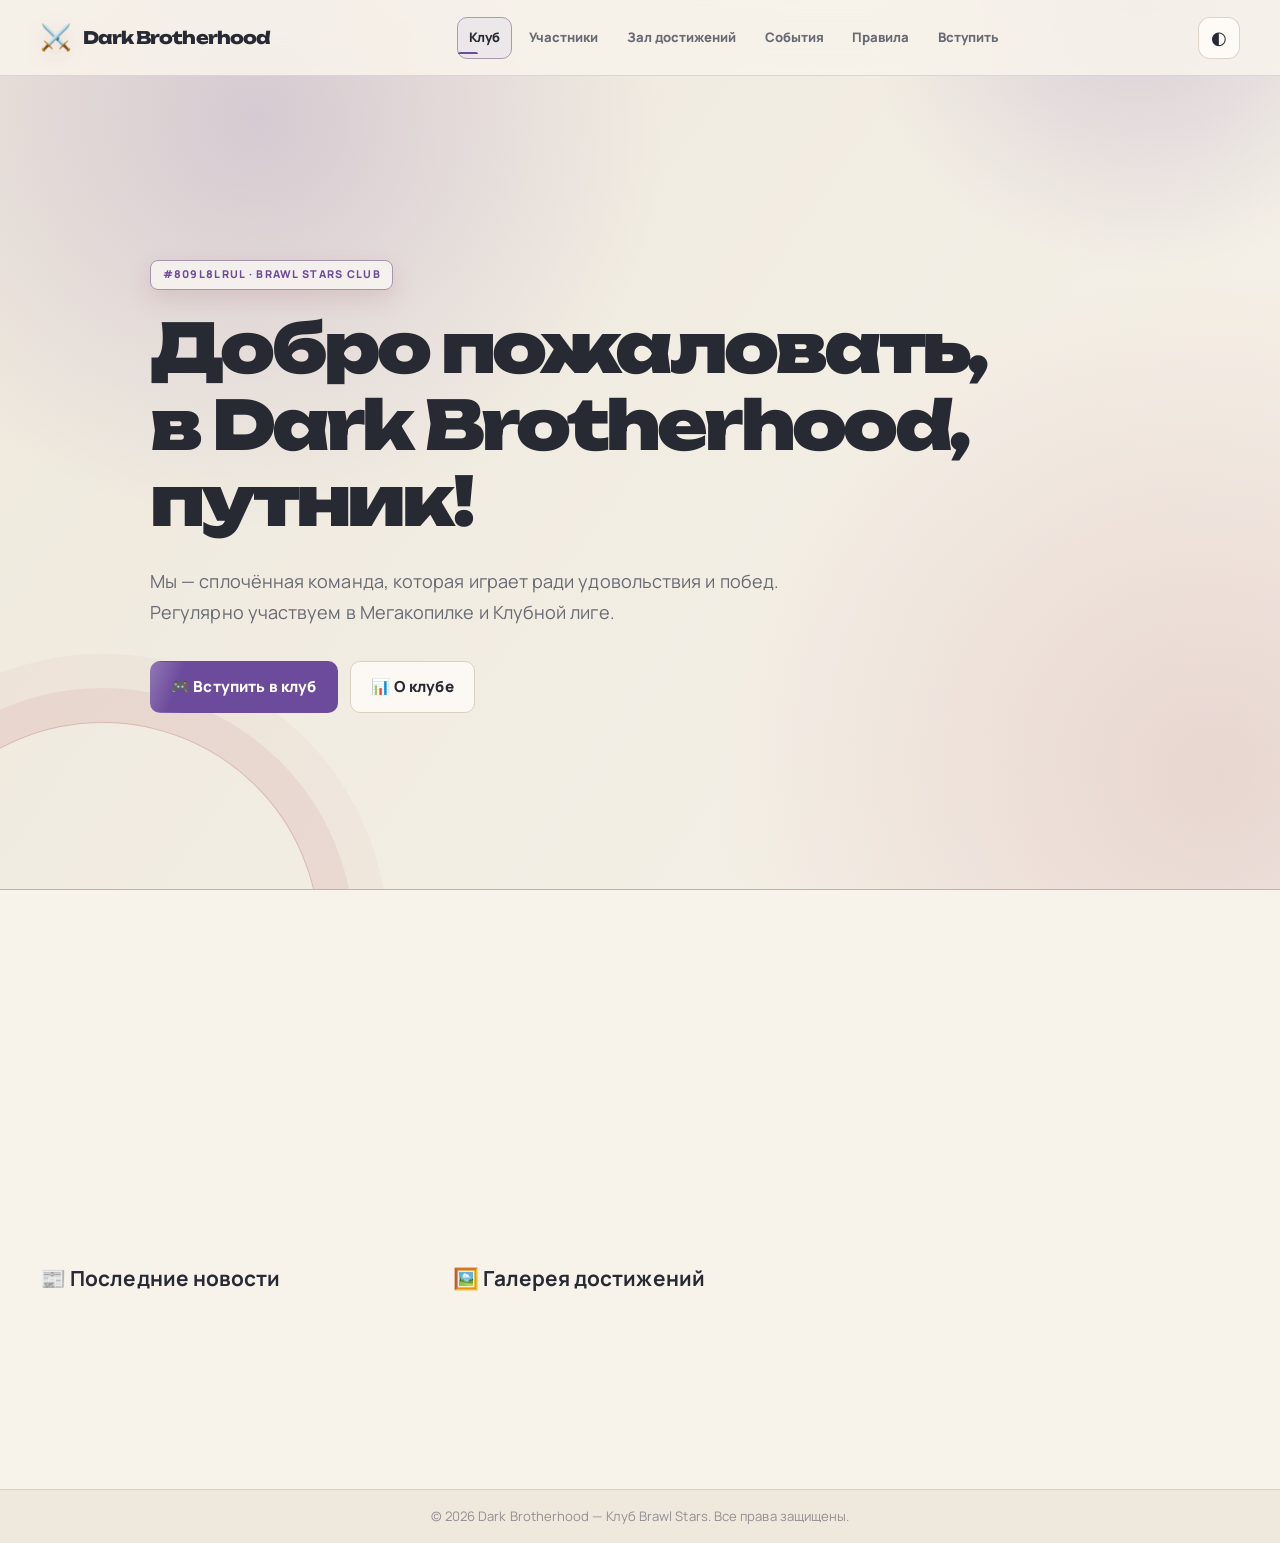
==== commit 8f0bf5ed: "feat: enhance interface motion" ====
--- a/index.html
+++ b/index.html
@@ -9,7 +9,7 @@
     <link rel="preconnect" href="https://fonts.googleapis.com">
     <link rel="preconnect" href="https://fonts.gstatic.com" crossorigin>
     <link href="https://fonts.googleapis.com/css2?family=Manrope:wght@400;500;600;700;800&family=Unbounded:wght@500;600;700;800&display=swap" rel="stylesheet">
-    <link rel="stylesheet" href="style.css?v=15">
+    <link rel="stylesheet" href="style.css?v=17">
 </head>
 <body data-club="dark">
 
@@ -676,6 +676,6 @@
     <script src="https://www.gstatic.com/firebasejs/10.12.2/firebase-database-compat.js"></script>
     
     <script src="./config.js" onerror="console.warn('config.js dynamic load skipped (will use default or environment provided secrets).')"></script>
-    <script src="script.js?v=12"></script>
+    <script src="script.js?v=17"></script>
 </body>
 </html>
--- a/style.css
+++ b/style.css
@@ -2777,3 +2777,70 @@
 .btn, button { box-shadow:none !important; }
 .btn::before, .btn::after, button::before, button::after { display:none !important; }
 .btn:hover, button:hover { box-shadow:none !important; }
+
+/* v16 — cinematic motion layer; uses backgrounds and transforms only, never button pseudo-elements. */
+html { scroll-behavior:smooth; }
+body { transition:background-color .42s ease,color .32s ease; }
+.header,.footer,.modal-content,.toast { transition:background-color .35s ease,border-color .35s ease,color .3s ease; }
+
+.hero-banner { background-size:112% 112%; animation:hero-light-shift 18s ease-in-out infinite alternate; }
+.hero-content > * { opacity:0; animation:hero-enter .72s cubic-bezier(.22,1,.36,1) forwards; }
+.hero-content::before { animation-delay:.08s; }
+.hero-content .hero-title { animation-delay:.16s; }
+.hero-content .hero-subtitle { animation-delay:.29s; }
+.hero-content .hero-actions { animation-delay:.42s; }
+
+.reveal { opacity:0; transform:translate3d(0,24px,0) scale(.985); filter:blur(2px); transition:opacity .56s ease,transform .62s cubic-bezier(.22,1,.36,1),filter .42s ease; transition-delay:var(--reveal-delay,0ms); }
+.reveal.reveal-active { opacity:1; transform:translate3d(0,0,0) scale(1); filter:blur(0); }
+.tab-content.active { animation:tab-arrive .38s cubic-bezier(.22,1,.36,1) both; }
+
+.btn { transition:transform .2s cubic-bezier(.22,1,.36,1),background-position .58s ease,border-color .22s ease,color .22s ease !important; }
+.btn-primary { background-color:var(--club-accent-strong) !important; background-image:linear-gradient(110deg,var(--club-accent-strong) 0%,var(--club-accent-strong) 38%,color-mix(in srgb,#fff 38%,var(--club-accent-strong)) 50%,var(--club-accent-strong) 62%,var(--club-accent-strong) 100%) !important; background-size:230% 100% !important; background-position:100% 0 !important; }
+.btn-primary:hover { background-position:0 0 !important; transform:translateY(-2px) !important; }
+.btn-secondary,.btn-danger,.btn-edit,.btn-delete { background-size:190% 100%; background-position:100% 0; transition:transform .2s cubic-bezier(.22,1,.36,1),background-position .48s ease,border-color .22s ease,color .22s ease !important; }
+.btn-secondary:hover,.btn-danger:hover,.btn-edit:hover,.btn-delete:hover { background-position:0 0; transform:translateY(-2px) !important; }
+.btn:active { transform:translateY(1px) scale(.982) !important; transition-duration:.08s !important; }
+.btn:focus-visible,.theme-toggle:focus-visible,.nav-link:focus-visible { outline:3px solid color-mix(in srgb,var(--club-accent-strong) 60%,transparent); outline-offset:3px; }
+
+.nav-link { transition:transform .2s cubic-bezier(.22,1,.36,1),color .2s ease,background-color .2s ease,border-color .2s ease !important; }
+.nav-link:hover { transform:translateY(-2px) !important; }
+.theme-toggle { transition:transform .35s cubic-bezier(.22,1,.36,1),background-color .25s ease,border-color .25s ease !important; }
+.theme-toggle:hover { transform:translateY(-2px) rotate(14deg) !important; }
+
+.card,.intro-card,.club-info-card,.calendar-card,.rules-card,.join-card,.admin-dashboard-card,.stat-card,.news-card,.member-card,.role-feature-card,.achievement-card,.gallery-item { transition:transform .28s cubic-bezier(.22,1,.36,1),box-shadow .28s ease,border-color .25s ease,background-color .3s ease !important; }
+.gallery-item { overflow:hidden; }
+.gallery-item img { transition:transform .7s cubic-bezier(.22,1,.36,1),filter .4s ease !important; }
+.gallery-item:hover img { transform:scale(1.075) !important; filter:saturate(1.06) contrast(1.02); }
+.gallery-overlay { transition:opacity .3s ease,transform .32s cubic-bezier(.22,1,.36,1) !important; }
+.gallery-item:hover .gallery-overlay { transform:translateY(0); }
+.stat-card::after { animation:stat-ambient 7s ease-in-out infinite; }
+.timeline-dot { animation:timeline-breathe 4.8s ease-in-out infinite !important; }
+
+@keyframes hero-light-shift { from { background-position:0% 50%; } to { background-position:100% 50%; } }
+@keyframes hero-enter { from { opacity:0; transform:translate3d(0,20px,0); } to { opacity:1; transform:translate3d(0,0,0); } }
+@keyframes tab-arrive { from { opacity:.01; transform:translate3d(0,10px,0); } to { opacity:1; transform:translate3d(0,0,0); } }
+@keyframes stat-ambient { 0%,100% { transform:translate3d(0,0,0) scale(1); opacity:.72; } 50% { transform:translate3d(-8px,-10px,0) scale(1.1); opacity:1; } }
+@keyframes timeline-breathe { 0%,100% { transform:scale(1); filter:saturate(1); } 50% { transform:scale(1.12); filter:saturate(1.2); } }
+
+@media (prefers-reduced-motion:reduce) {
+  html { scroll-behavior:auto; }
+  .hero-banner,.hero-content > *,.tab-content.active,.stat-card::after,.timeline-dot { animation:none !important; }
+  .reveal,.reveal.reveal-active { opacity:1; transform:none; filter:none; transition:none !important; }
+  .btn,.nav-link,.theme-toggle,.card,.intro-card,.club-info-card,.calendar-card,.rules-card,.join-card,.admin-dashboard-card,.stat-card,.news-card,.member-card,.role-feature-card,.achievement-card,.gallery-item,.gallery-item img,.gallery-overlay { transition:none !important; }
+}
+
+/* v16.1 — restore only approved motion after the legacy global animation reset. */
+@media (prefers-reduced-motion:no-preference) {
+  body[data-club="dark"] .hero-banner { animation:dark-hero-drift 16s cubic-bezier(.45,.05,.55,.95) infinite alternate !important; }
+  body[data-club="dark"] .hero-content > * { animation:dark-hero-enter .68s cubic-bezier(.22,1,.36,1) forwards !important; }
+  body[data-club="dark"] .hero-content::before { animation-delay:.06s !important; }
+  body[data-club="dark"] .hero-content .hero-title { animation-delay:.14s !important; }
+  body[data-club="dark"] .hero-content .hero-subtitle { animation-delay:.27s !important; }
+  body[data-club="dark"] .hero-content .hero-actions { animation-delay:.4s !important; }
+  body[data-club="dark"] .stat-card::after { animation:dark-stat-ambient 6.6s ease-in-out infinite !important; }
+  body[data-club="dark"] .timeline-dot { animation:dark-timeline-breathe 4.7s ease-in-out infinite !important; }
+}
+@keyframes dark-hero-drift { from { background-position:8% 52%; } to { background-position:94% 44%; } }
+@keyframes dark-hero-enter { from { opacity:0; transform:translate3d(-18px,18px,0); } 70% { opacity:1; } to { opacity:1; transform:translate3d(0,0,0); } }
+@keyframes dark-stat-ambient { 0%,100% { transform:translate3d(0,0,0) scale(1); opacity:.66; } 50% { transform:translate3d(10px,-7px,0) scale(1.1); opacity:1; } }
+@keyframes dark-timeline-breathe { 0%,100% { transform:scale(1); filter:saturate(1); } 50% { transform:scale(1.11); filter:saturate(1.24); } }
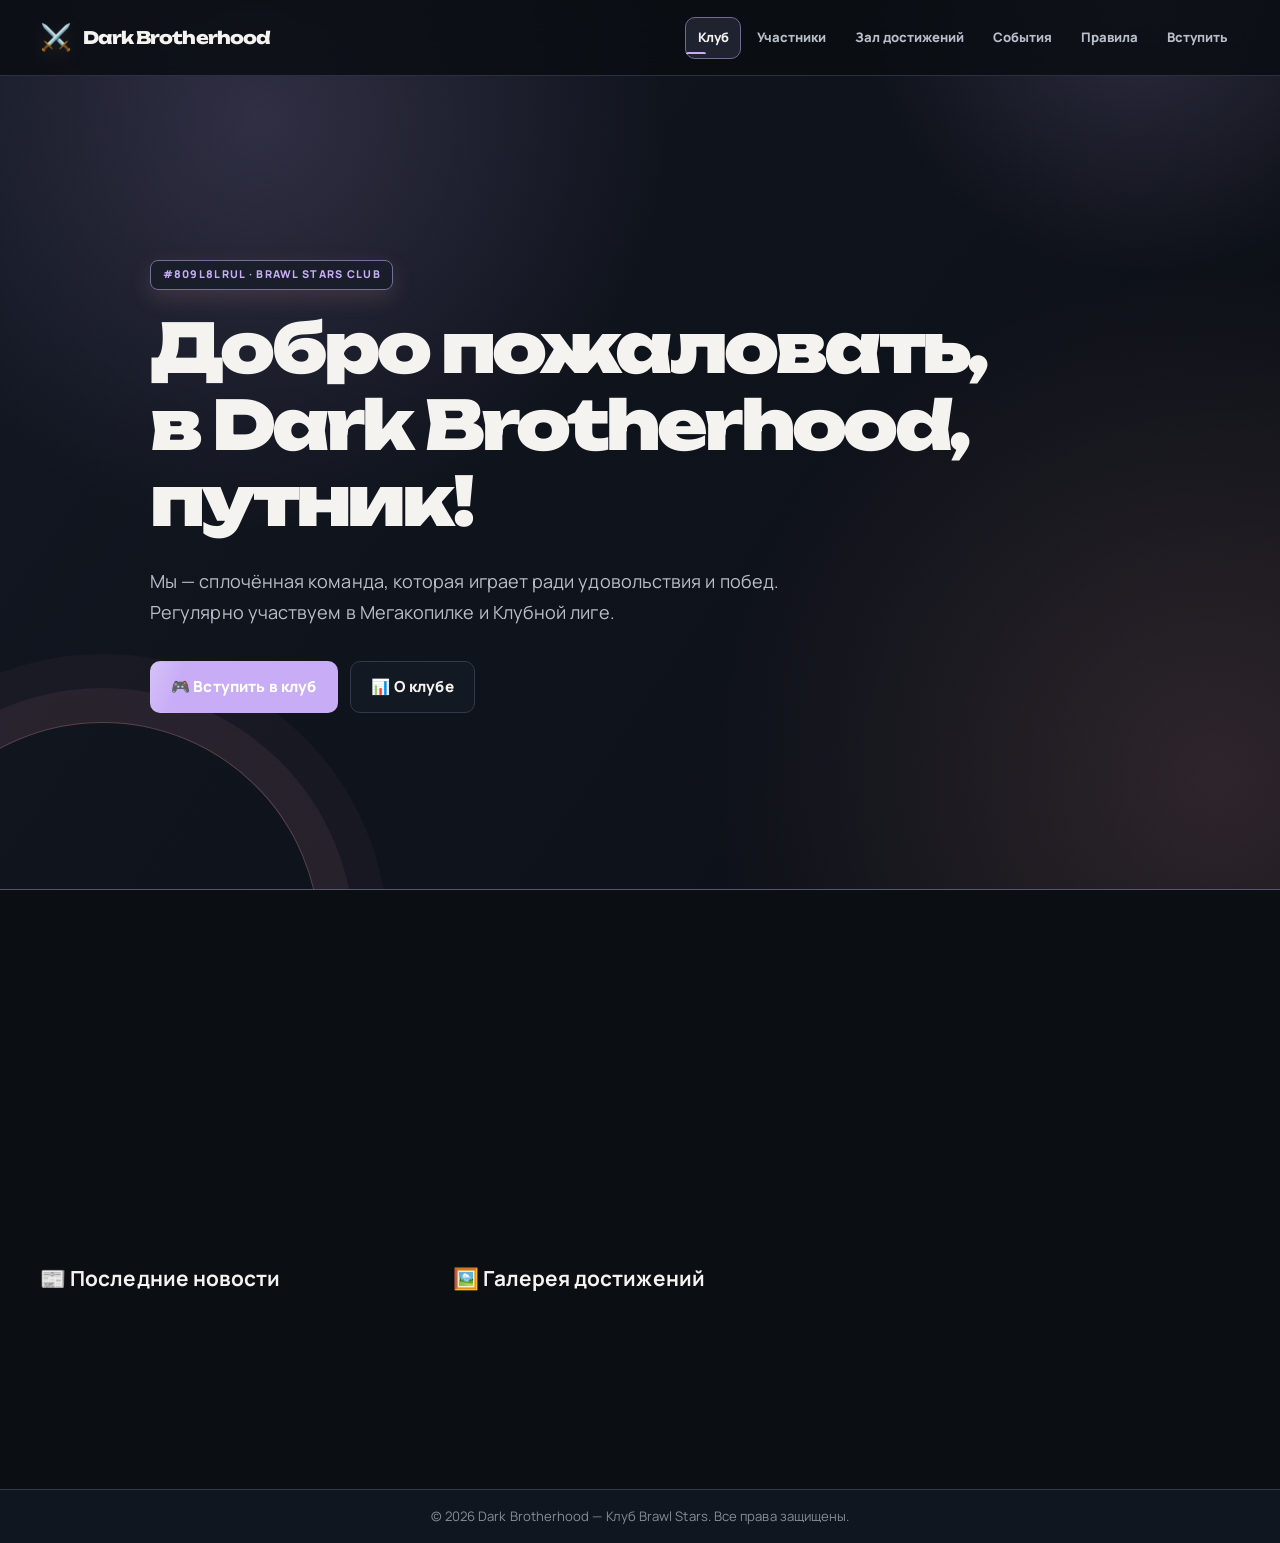
==== commit 6b7a7459: "feat: lock Dark Brotherhood to black theme" ====
--- a/index.html
+++ b/index.html
@@ -1,5 +1,5 @@
 <!DOCTYPE html>
-<html lang="ru">
+<html lang="ru" data-theme="dark" style="color-scheme: dark;">
 <head>
     <meta charset="UTF-8">
     <meta name="viewport" content="width=device-width, initial-scale=1.0">
@@ -9,7 +9,7 @@
     <link rel="preconnect" href="https://fonts.googleapis.com">
     <link rel="preconnect" href="https://fonts.gstatic.com" crossorigin>
     <link href="https://fonts.googleapis.com/css2?family=Manrope:wght@400;500;600;700;800&family=Unbounded:wght@500;600;700;800&display=swap" rel="stylesheet">
-    <link rel="stylesheet" href="style.css?v=17">
+    <link rel="stylesheet" href="style.css?v=18">
 </head>
 <body data-club="dark">
 
@@ -33,12 +33,7 @@
                     <li><a href="#" class="nav-link" data-tab="join">Вступить</a></li>
                 </ul>
             </nav>
-
-            <button class="theme-toggle" id="themeToggle" type="button" aria-label="Переключить на тёмную тему" title="Переключить тему">
-                <span aria-hidden="true">◐</span>
-            </button>
-
-            <button class="nav-toggle" id="navToggle" aria-label="Меню">
+<button class="nav-toggle" id="navToggle" aria-label="Меню">
                 <span></span>
                 <span></span>
                 <span></span>
@@ -676,6 +671,6 @@
     <script src="https://www.gstatic.com/firebasejs/10.12.2/firebase-database-compat.js"></script>
     
     <script src="./config.js" onerror="console.warn('config.js dynamic load skipped (will use default or environment provided secrets).')"></script>
-    <script src="script.js?v=17"></script>
+    <script src="script.js?v=18"></script>
 </body>
 </html>
--- a/style.css
+++ b/style.css
@@ -2844,3 +2844,8 @@
 @keyframes dark-hero-enter { from { opacity:0; transform:translate3d(-18px,18px,0); } 70% { opacity:1; } to { opacity:1; transform:translate3d(0,0,0); } }
 @keyframes dark-stat-ambient { 0%,100% { transform:translate3d(0,0,0) scale(1); opacity:.66; } 50% { transform:translate3d(10px,-7px,0) scale(1.1); opacity:1; } }
 @keyframes dark-timeline-breathe { 0%,100% { transform:scale(1); filter:saturate(1); } 50% { transform:scale(1.11); filter:saturate(1.24); } }
+
+/* Dark Brotherhood: locked deep-black theme; light mode is intentionally unavailable. */
+:root,html[data-theme="dark"]{--bg-primary:#0b0e13;--bg-secondary:#121722;--bg-tertiary:#1b2230;--bg-card:#151b26;--bg-card-glass:#151b26;--text-main:#f5f3f0;--text-muted:#b8bec8;--border-color:#303a4b;--accent-gold:#d99498;--accent-cyan:#c29deb;--accent-purple:#9a70d5;--accent-red:#e07b88;--accent-green:#76bd96;--gradient-hero:#121722;--gradient-text:#f5f3f0;--shadow-card:0 1px 0 rgba(255,255,255,.06) inset,0 18px 38px rgba(0,0,0,.42);--shadow-lift:0 1px 0 rgba(255,255,255,.08) inset,0 24px 50px rgba(0,0,0,.5)}
+html[data-theme="light"]{color-scheme:dark}
+.theme-toggle{display:none!important}
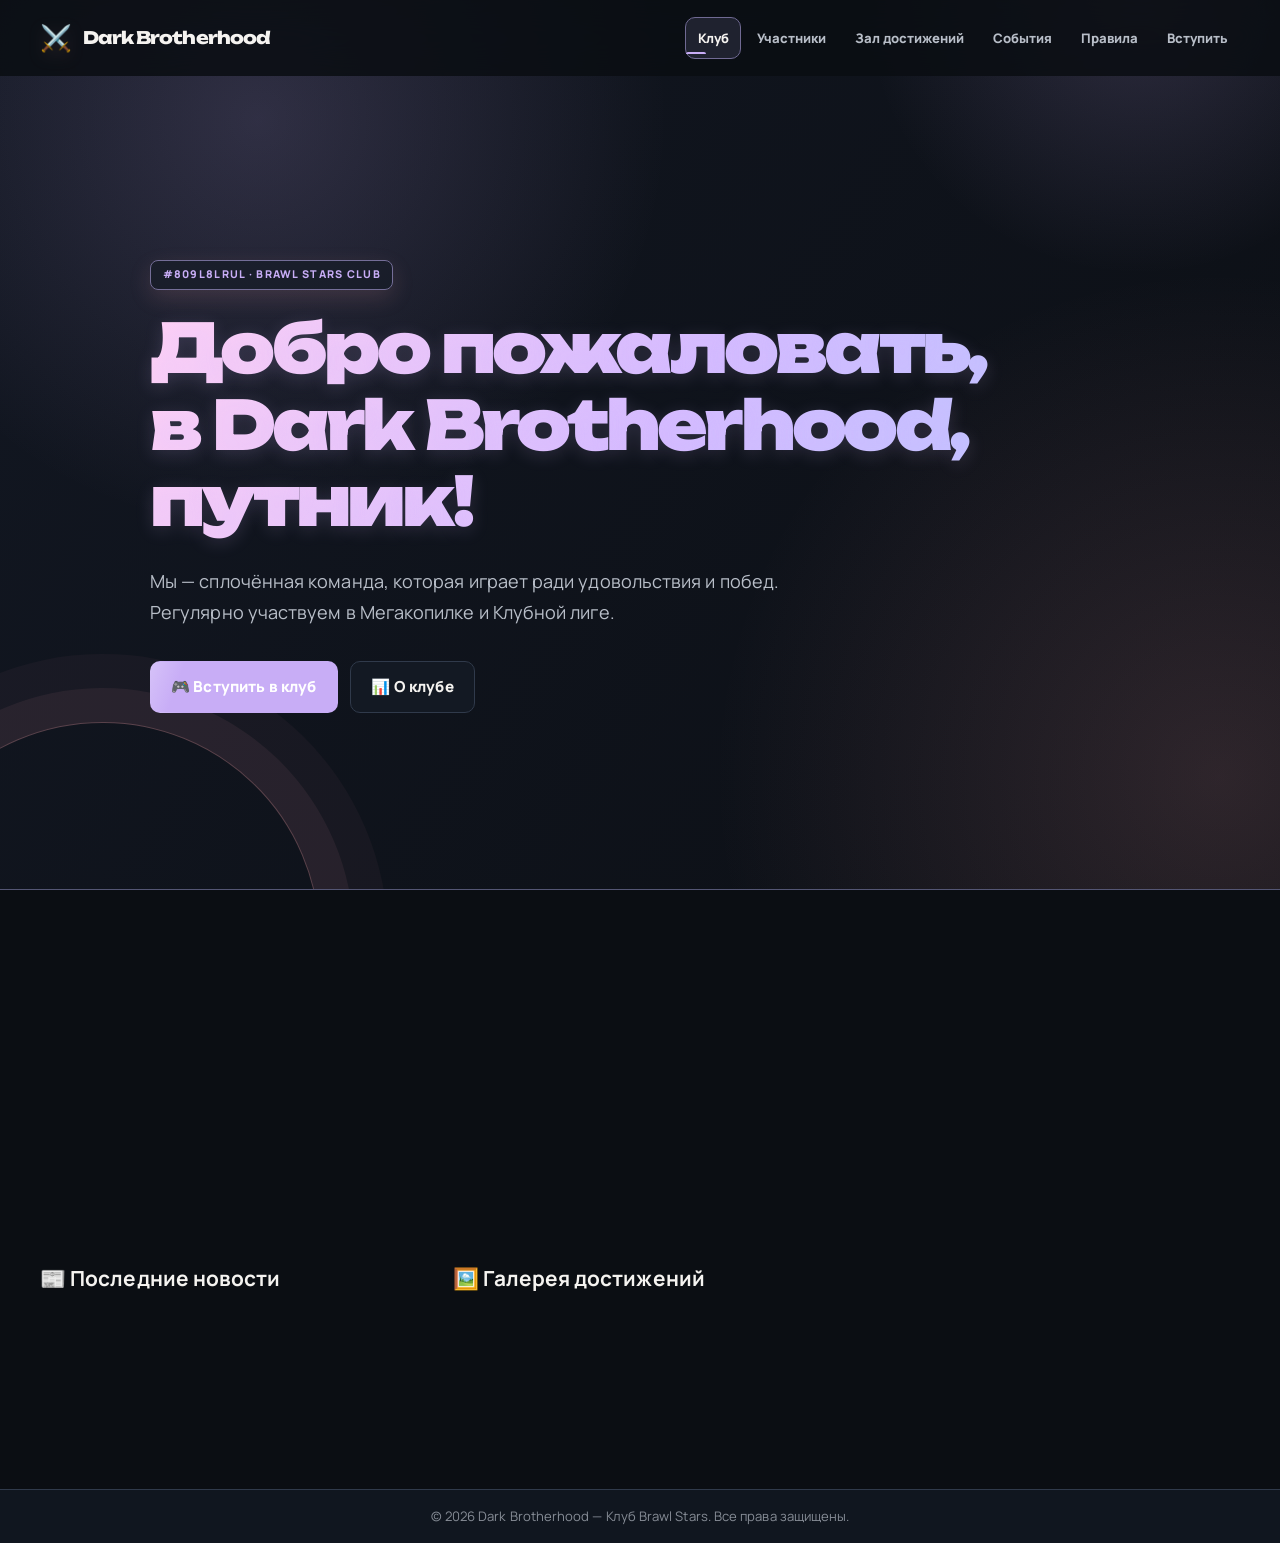
==== commit 0e471224: "fix: align join layout and refine dark visuals" ====
--- a/index.html
+++ b/index.html
@@ -9,7 +9,7 @@
     <link rel="preconnect" href="https://fonts.googleapis.com">
     <link rel="preconnect" href="https://fonts.gstatic.com" crossorigin>
     <link href="https://fonts.googleapis.com/css2?family=Manrope:wght@400;500;600;700;800&family=Unbounded:wght@500;600;700;800&display=swap" rel="stylesheet">
-    <link rel="stylesheet" href="style.css?v=18">
+    <link rel="stylesheet" href="style.css?v=19">
 </head>
 <body data-club="dark">
 
@@ -671,6 +671,6 @@
     <script src="https://www.gstatic.com/firebasejs/10.12.2/firebase-database-compat.js"></script>
     
     <script src="./config.js" onerror="console.warn('config.js dynamic load skipped (will use default or environment provided secrets).')"></script>
-    <script src="script.js?v=18"></script>
+    <script src="script.js?v=19"></script>
 </body>
 </html>
--- a/style.css
+++ b/style.css
@@ -2849,3 +2849,14 @@
 :root,html[data-theme="dark"]{--bg-primary:#0b0e13;--bg-secondary:#121722;--bg-tertiary:#1b2230;--bg-card:#151b26;--bg-card-glass:#151b26;--text-main:#f5f3f0;--text-muted:#b8bec8;--border-color:#303a4b;--accent-gold:#d99498;--accent-cyan:#c29deb;--accent-purple:#9a70d5;--accent-red:#e07b88;--accent-green:#76bd96;--gradient-hero:#121722;--gradient-text:#f5f3f0;--shadow-card:0 1px 0 rgba(255,255,255,.06) inset,0 18px 38px rgba(0,0,0,.42);--shadow-lift:0 1px 0 rgba(255,255,255,.08) inset,0 24px 50px rgba(0,0,0,.5)}
 html[data-theme="light"]{color-scheme:dark}
 .theme-toggle{display:none!important}
+
+/* v19: Dark Brotherhood join alignment, crystal typography, and divider cleanup. */
+html[data-theme="dark"]{--crystal-pink:#ffd1f5;--crystal-violet:#d5bbff;--crystal-lilac:#b9c5ff}
+.header,.header.scrolled{border-bottom:0!important;box-shadow:none!important}
+.header::before,.header::after{border:0!important;box-shadow:none!important}
+body::before{background-image:none!important}
+.hero-title,.join-card h2,.section-header-flex h2,.tab-content>h2{background:linear-gradient(118deg,var(--crystal-pink),var(--crystal-violet) 52%,var(--crystal-lilac))!important;-webkit-background-clip:text!important;background-clip:text!important;-webkit-text-fill-color:transparent!important;color:transparent!important;text-shadow:0 4px 18px rgba(213,187,255,.16)!important}
+.club-tag-val,.tg-link,.timeline-date{color:var(--crystal-pink)!important}
+.join-info-grid{align-items:stretch}
+.join-info-grid>.join-info-box:nth-child(3){grid-column:1/-1;width:min(100%,430px);margin-inline:auto;text-align:center}
+@media(max-width:640px){.join-info-grid>.join-info-box:nth-child(3){width:100%;grid-column:auto}}
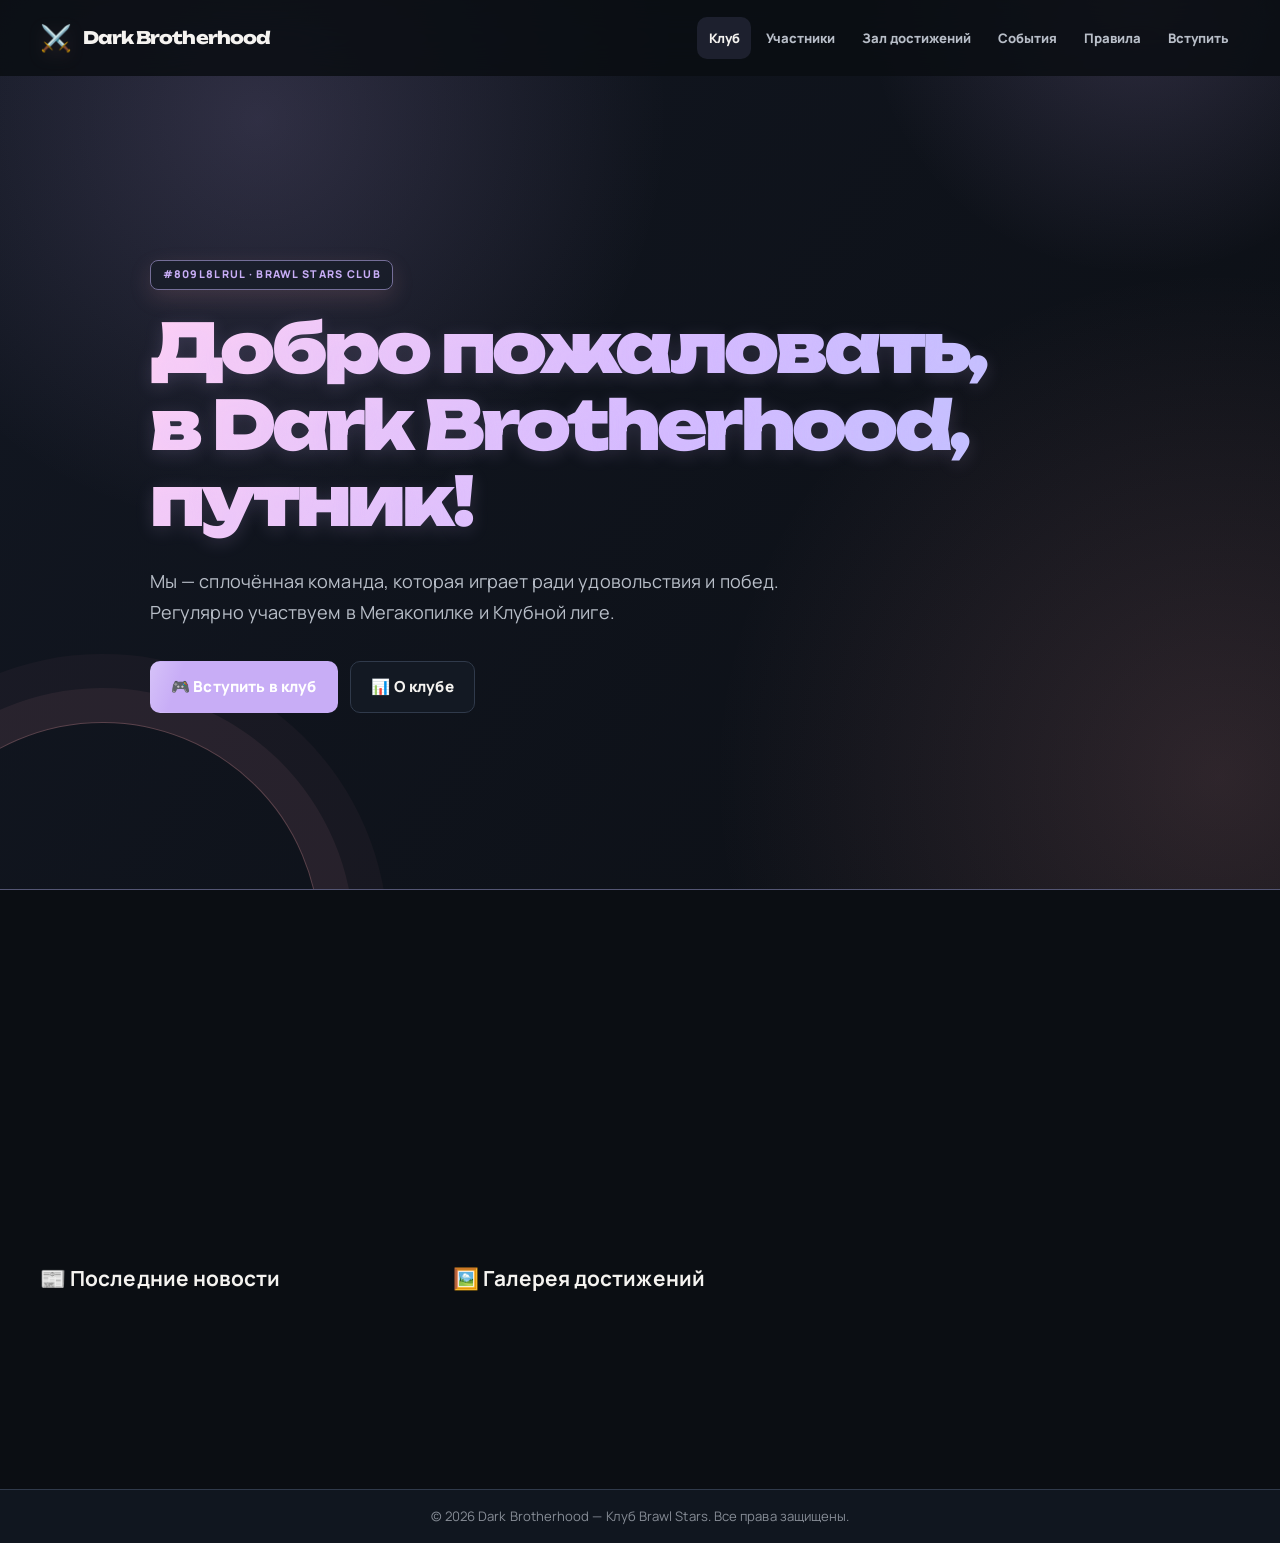
==== commit c48ad22c: "fix: clean navigation underline artifacts" ====
--- a/index.html
+++ b/index.html
@@ -9,7 +9,7 @@
     <link rel="preconnect" href="https://fonts.googleapis.com">
     <link rel="preconnect" href="https://fonts.gstatic.com" crossorigin>
     <link href="https://fonts.googleapis.com/css2?family=Manrope:wght@400;500;600;700;800&family=Unbounded:wght@500;600;700;800&display=swap" rel="stylesheet">
-    <link rel="stylesheet" href="style.css?v=19">
+    <link rel="stylesheet" href="style.css?v=23">
 </head>
 <body data-club="dark">
 
@@ -671,6 +671,6 @@
     <script src="https://www.gstatic.com/firebasejs/10.12.2/firebase-database-compat.js"></script>
     
     <script src="./config.js" onerror="console.warn('config.js dynamic load skipped (will use default or environment provided secrets).')"></script>
-    <script src="script.js?v=19"></script>
+    <script src="script.js?v=23"></script>
 </body>
 </html>
--- a/style.css
+++ b/style.css
@@ -2859,4 +2859,27 @@
 .club-tag-val,.tg-link,.timeline-date{color:var(--crystal-pink)!important}
 .join-info-grid{align-items:stretch}
 .join-info-grid>.join-info-box:nth-child(3){grid-column:1/-1;width:min(100%,430px);margin-inline:auto;text-align:center}
-@media(max-width:640px){.join-info-grid>.join-info-box:nth-child(3){width:100%;grid-column:auto}}+@media(max-width:640px){.join-info-grid>.join-info-box:nth-child(3){width:100%;grid-column:auto}}
+/* v20: hard layout and header-divider correction for Dark Brotherhood. */
+.header,.header.scrolled{border:0!important;border-image:none!important;outline:0!important;box-shadow:none!important}
+.join-info-grid{display:flex!important;flex-wrap:wrap!important;justify-content:center!important;align-items:stretch!important;gap:.75rem!important}
+.join-info-grid>.join-info-box{flex:1 1 calc(50% - .375rem)!important;min-width:0!important}
+.join-info-grid>.join-info-box:nth-child(3){flex:0 1 430px!important;width:100%!important;max-width:430px!important;margin-inline:auto!important;text-align:center!important}
+@media(max-width:640px){.join-info-grid>.join-info-box,.join-info-grid>.join-info-box:nth-child(3){flex:1 1 100%!important;max-width:none!important}}
+/* v21: definitive single-column join layout and removal of all top dividers. */
+html,body,.main-content,.content-section,#join-section,.header,.header.scrolled{border-top:0!important;border-bottom:0!important;outline:0!important;box-shadow:none!important}
+.join-container{width:100%!important;max-width:760px!important;margin-inline:auto!important}
+.join-card{width:100%!important;max-width:680px!important;margin-inline:auto!important}
+.join-info-grid{display:grid!important;grid-template-columns:minmax(0,1fr)!important;width:min(100%,500px)!important;margin:1.5rem auto!important;gap:.7rem!important}
+.join-info-grid>.join-info-box,.join-info-grid>.join-info-box:nth-child(3){grid-column:auto!important;display:flex!important;flex-direction:column!important;justify-content:center!important;width:100%!important;max-width:none!important;min-height:104px!important;margin:0!important;text-align:center!important}
+/* v19/v22: tactile card hover for desktop pointers. */
+@media(hover:hover) and (pointer:fine) and (prefers-reduced-motion:no-preference){
+  .card,.intro-card,.club-info-card,.calendar-card,.rules-card,.join-card,.admin-dashboard-card,.stat-card,.news-card,.member-card,.role-feature-card,.achievement-card,.gallery-item{will-change:transform;cursor:default}
+  .card:hover,.intro-card:hover,.club-info-card:hover,.calendar-card:hover,.rules-card:hover,.join-card:hover,.admin-dashboard-card:hover,.stat-card:hover,.news-card:hover,.member-card:hover,.role-feature-card:hover,.achievement-card:hover,.gallery-item:hover{animation:card-pop .34s cubic-bezier(.22,1,.36,1) both!important}
+  @keyframes card-pop{0%{transform:translateY(-2px) scale(1)}58%{transform:translateY(-7px) scale(1.018)}100%{transform:translateY(-5px) scale(1.01)}}
+}
+/* Clean navigation: remove legacy underlines and double active outlines. */
+.nav-link::before,.nav-link::after{display:none!important;content:none!important}
+.nav-link,.nav-link.active,.nav-link:focus,.nav-link:focus-visible{border:0!important;outline:0!important;box-shadow:none!important}
+.nav-link.active{background:color-mix(in srgb,var(--club-halo, var(--accent-purple)) 42%,var(--bg-card))!important;color:var(--text-main)!important}
+.nav-link:hover{background:color-mix(in srgb,var(--bg-card) 78%,transparent)!important}
